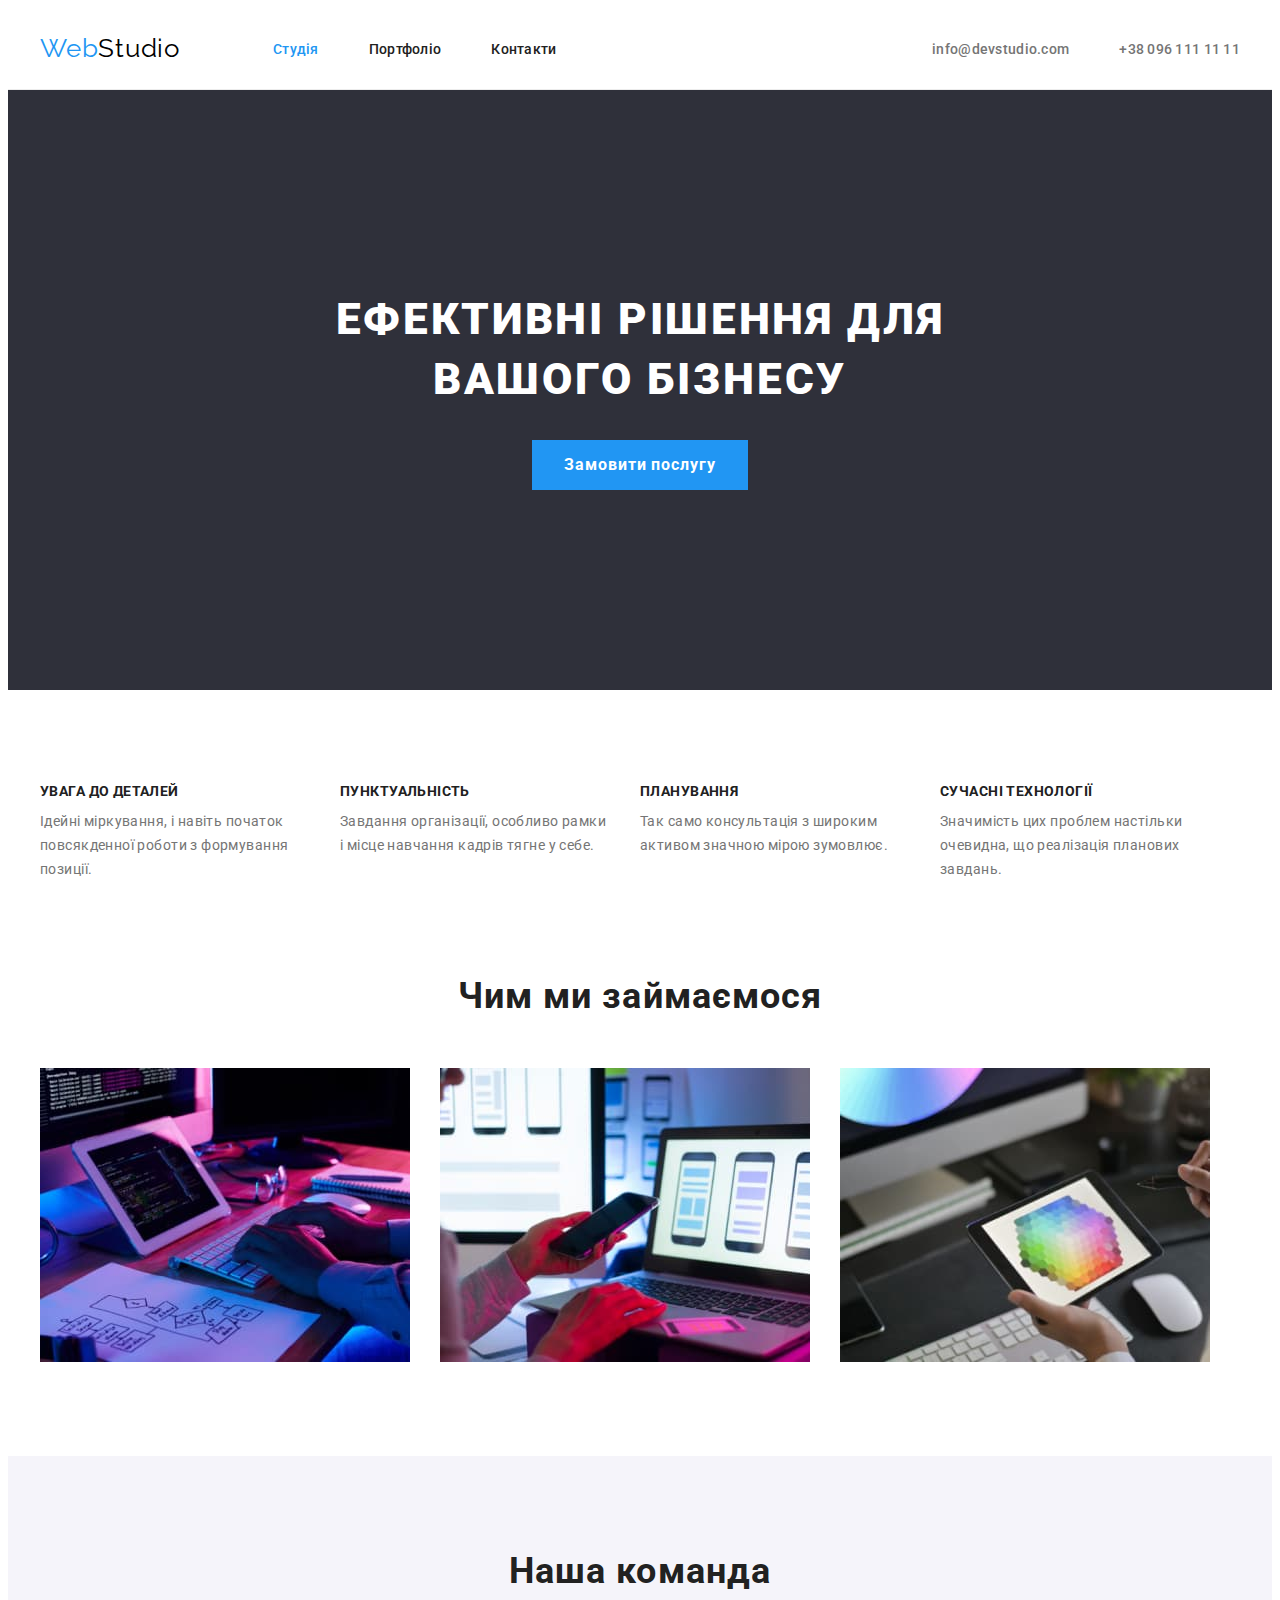
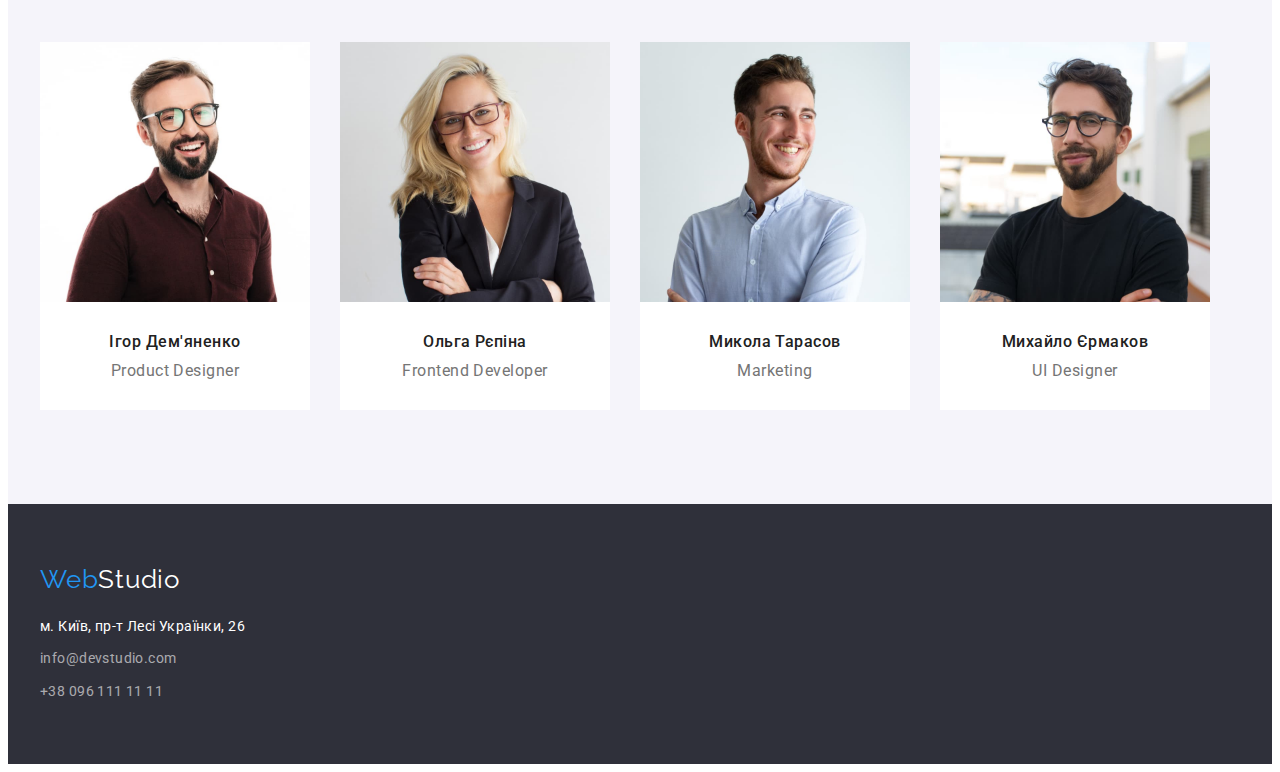
==== index.html @ fac03e5c "Initial commit" ====
<!DOCTYPE html>
<html lang="uk">
  <head>
    <meta charset="UTF-8" />
    <meta http-equiv="X-UA-Compatible" content="IE=edge" />
    <meta name="viewport" content="width=device-width, initial-scale=1.0" />
    <title>Студія</title>
    <link
      rel="stylesheet"
      href="https://cdnjs.cloudflare.com/ajax/libs/modern-normalize/1.1.0/modern-normalize.min.css"
      integrity="sha512-wpPYUAdjBVSE4KJnH1VR1HeZfpl1ub8YT/NKx4PuQ5NmX2tKuGu6U/JRp5y+Y8XG2tV+wKQpNHVUX03MfMFn9Q=="
      crossorigin="anonymous"
      referrerpolicy="no-referrer"
    />
    <link rel="stylesheet" href="./css/style.css" />
    <link rel="preconnect" href="https://fonts.googleapis.com" />
    <link rel="preconnect" href="https://fonts.gstatic.com" crossorigin />
    <link
      href="https://fonts.googleapis.com/css2?family=Raleway:wght@700&family=Roboto:wght@400;500;700;900&display=swap"
      rel="stylesheet"
    />
  </head>

  <body>
    <!-- header -->
    <header>
      <div class="container">
        <a class="logo-header" href="">Web<span class="header-studio">Studio</span></a>
        <nav>
          <ul class="list">
            <li><a href="" class="link current" target="_self">Студія</a></li>
            <li><a href="./portfolio.html" class="link">Портфоліо</a></li>
            <li><a href="" class="link">Контакти</a></li>
          </ul>
        </nav>

        <ul class="header-adress">
          <li><a href="mailto:info@devstudio.com" class="header-mail">info@devstudio.com</a></li>
          <li><a href="tel:+380961111111" class="header-phone">+38 096 111 11 11</a></li>
        </ul>
      </div>
    </header>
    <main>
      <section class="solution">
        <div class="container">
          <h1 class="solution-text">Ефективні рішення для вашого бізнесу</h1>
          <button class="button-studio" type="button">Замовити послугу</button>
        </div>
      </section>
      <section class="section">
        <div class="container">
          <ul class="benefits">
            <li>
              <h3 class="benefits-text">УВАГА ДО ДЕТАЛЕЙ</h3>
              <p class="benefits-subtext">
                Ідейні міркування, і навіть початок повсякденної роботи з формування позиції.
              </p>
            </li>
            <li>
              <h3 class="benefits-text">ПУНКТУАЛЬНІСТЬ</h3>
              <p class="benefits-subtext">
                Завдання організації, особливо рамки і місце навчання кадрів тягне у себе.
              </p>
            </li>
            <li>
              <h3 class="benefits-text">ПЛАНУВАННЯ</h3>
              <p class="benefits-subtext">
                Так само консультація з широким активом значною мірою зумовлює.
              </p>
            </li>
            <li>
              <h3 class="benefits-text">СУЧАСНІ ТЕХНОЛОГІЇ</h3>
              <p class="benefits-subtext">
                Значимість цих проблем настільки очевидна, що реалізація планових завдань.
              </p>
            </li>
          </ul>
        </div>
      </section>
      <section class="section about">
        <div class="container">
          <h2 class="text-section">Чим ми займаємося</h2>
          <ul class="about-pictures">
            <li><img src="./images/box-1.jpg" alt="верстка" width="370" height="294" /></li>
            <li><img src="./images/box-2.jpg" alt="оформлення" width="370" height="294" /></li>
            <li><img src="./images/box-3.jpg" alt="результат" width="370" height="294" /></li>
          </ul>
        </div>
      </section>
      <section class="team section">
        <div class="container">
          <h2 class="text-section">Наша команда</h2>
          <ul class="team-foto">
            <li>
              <img src="./images/foto-1.jpg" alt="Дизайнер" width="270" height="260" />
              <div class="hero-name-position">
                <h3 class="hero-name">Ігор Дем'яненко</h3>
                <p class="hero-position">Product Designer</p>
              </div>
            </li>
            <li>
              <img src="./images/foto-2.jpg" alt="Розробник" width="270" height="260" />
              <div class="hero-name-position">
                <h3 class="hero-name">Ольга Рєпіна</h3>
                <p class="hero-position">Frontend Developer</p>
              </div>
            </li>
            <li>
              <img src="./images/foto-3.jpg" alt="Маркетолог" width="270" height="260" />
              <div class="hero-name-position">
                <h3 class="hero-name">Микола Тарасов</h3>
                <p class="hero-position">Marketing</p>
              </div>
            </li>
            <li>
              <img src="./images/foto-4.jpg" alt="Дизайнер інтерфейсу" width="270" height="260" />
              <div class="hero-name-position">
                <h3 class="hero-name">Михайло Єрмаков</h3>
                <p class="hero-position">UI Designer</p>
              </div>
            </li>
          </ul>
        </div>
      </section>
    </main>
    <footer>
      <div class="container">
        <a class="logo-footer" href="">Web<span class="footer-studio">Studio</span></a>
        <address>
          <ul class="footer-adress">
            <li class="footer-adress-list">
              <a
                href="https://goo.gl/maps/3ANPrS1P89TsDABWA"
                class="map"
                target="_blank"
                rel="noopener noreferrer nofollow"
                >м. Київ, пр-т Лесі Українки, 26</a
              >
            </li>
            <li class="footer-adress-list">
              <a href="mailto:info@devstudio.com" class="footer-mail">info@devstudio.com</a>
            </li>
            <li class="footer-adress-list">
              <a href="tel:+380961111111" class="footer-phone">+38 096 111 11 11</a>
            </li>
          </ul>
        </address>
      </div>
    </footer>
  </body>
</html>
---- css/style.css ----
:root {
  --primery-color: #212121;
  --accent-color: #2196f3;
  --second-color: #757575;
  --backround-color: #f5f5f5;
  --logo-web-color: #000000;
  --background-btn: #f5f4fa;
  --text-btn-accent: #ffffff;
  --footer-adress-text: rgba(255, 255, 255, 0.6);
  --footer-backround-color: #2f303a;
}

/* ----------------------------body portfolio studio---------------------------------- */
body {
  font-family: 'Roboto', 'Raleway', sans-serif;
  color: var(--primery-color);
  /* width: 1600px;
  height: 1880px;
  background: #ffffff; */
}

p,
h1,
h2,
h3,
h4,
h5,
h6 {
  margin: 0px;
}

img {
  display: block;
  max-width: 100%;
  height: auto;
}

ul {
  margin: 0;
  padding-left: 0;
}

.button {
  cursor: pointer;
}

.section {
  padding: 94px 0px;
}

.container {
  width: 1200px;
  padding: 0px 15px;
  margin: 0px auto;
  /* border: 2px solid tomato; */
}

/*---------------------------- Header portfolio studio----------------------------- */
.container.container-header {
  /* border-bottom: 1px solid #ececec; */
}
header {
  border-bottom: 1px solid #ececec;
}
header .container {
  display: flex;
  align-items: center;
}
/* ---логотип--- */
.logo-header {
  padding: 25px 0;
  display: block;
}

.header-studio {
  color: var(--logo-web-color);
}

.logo-header {
  font-family: 'Raleway';
  font-size: 26px;
  line-height: 1.19;
  text-decoration: none;
  letter-spacing: 0.03em;
  color: var(--accent-color);
  margin-right: 93px;
}

/* ---сторінки сайту портфоліо--- */

.list {
  padding: 0;
  display: block;
  list-style-type: none;
  display: flex;
}

.link {
  padding: 32px 0;
  font-weight: 500;
  font-size: 14px;
  line-height: 1.14;
  letter-spacing: 0.02em;
  text-decoration: none;
  color: var(--primery-color);
}

.link:hover,
.link:focus {
  color: var(--accent-color);
}

.list .link.current {
  color: var(--accent-color);
}

/* ---контакти шапки--- */
.header-adress {
  /* padding: 32px 0; */
  list-style-type: none;
  display: flex;
  margin-left: auto;
}
.header-mail {
  margin-right: 50px;
}
.list > li:not(:last-child) {
  margin-right: 50px;
}
.header-mail,
.header-phone {
  padding: 32px 0;
  font-weight: 500;
  font-size: 14px;
  line-height: 1.14;
  letter-spacing: 0.02em;
  color: var(--second-color);
  text-decoration: none;
}

.header-phone:focus,
.header-phone:hover,
.header-mail:focus,
.header-mail:hover {
  color: var(--accent-color);
}

/*----------------------------- Main portfolio studio----------------------- */

/*---кнопки фільтра портфоліо--- */
.main-list-btn {
  margin-bottom: 50px;
  display: flex;
  justify-content: center;
}
.main-list-btn > li:nth-child(n + 2) {
  margin-left: 8px;
}

.button {
  font-family: inherit;
  /* font-style: normal; */
  font-weight: 500;
  font-size: 16px;
  line-height: 1.63;
  text-align: center;
  letter-spacing: 0.03em;
  background: var(--background-btn);
  color: var(--primery-color);
  border: none;
  padding: 6px 22px;
}

.button:hover,
.button:focus {
  color: var(--text-btn-accent);
  background: var(--accent-color);
  cursor: pointer;
  border-radius: 4px;
}

.main-link-btn {
  list-style-type: none;
}
/* Секція ефективні рішення стуія */
.solution {
  background-color: var(--footer-backround-color);
  padding: 200px 0;
}

.solution-text {
  font-weight: 900;
  font-size: 44px;
  line-height: 1.36;
  text-align: center;
  letter-spacing: 0.06em;
  text-transform: uppercase;
  color: var(--text-btn-accent);
  width: 696px;
  margin: 0 auto 30px;
}

/* ----кнопка студія----- */
.button-studio {
  display: block;
  font-family: inherit;
  font-weight: 700;
  font-size: 16px;
  line-height: 1.88;
  /* display: flex;
  align-items: center;
  text-align: center; */
  letter-spacing: 0.06em;
  color: #ffffff;
  background: #2196f3;
  margin: 0 auto;
  padding: 10px 32px;
  border: none;
}

.button-studio:hover,
.button-studio:focus {
  color: var(--accent-color);
  background: var(--text-btn-accent);
  cursor: pointer;
  border-radius: 4px;
}

/*---фото и текст портфоліо--- */
.main-list {
  list-style-type: none;
  display: flex;
  flex-wrap: wrap;
  justify-content: space-between;
  flex-basis: calc((100%-60px) / 3);
  row-gap: 30px;

  /* align-content: stretch; */
}
/* .main-list > li:nth-child(3n + 1) {
  margin-left: 0px;
} */
.main-link-title {
  /* margin: 20px 24px; */
  padding: 20px 24px;
  border: 1px solid #eeeeee;
}

.main-link.img {
  margin-right: 0;
}

/* .main-link{display: block;} */
.main-link-lead {
  font-weight: 700;
  font-size: 18px;
  line-height: 2;
  letter-spacing: 0.06em;
  margin-bottom: 4px;
}

.main-link-text {
  font-size: 16px;
  line-height: 1.88;
  letter-spacing: 0.03em;
  color: var(--second-color);
}

/* -------Студія------ */

/* ---переваги студія--- */
.benefits {
  list-style-type: none;
  display: flex;
}
.benefits > li:not(:first-child) {
  margin-left: 30px;
}
.benefits-text {
  font-weight: 700;
  font-size: 14px;
  line-height: 1.14;
  letter-spacing: 0.03em;
  margin-bottom: 10px;
}

.benefits-subtext {
  font-size: 14px;
  line-height: 1.71;
  letter-spacing: 0.03em;
  color: var(--second-color);
  max-width: 270px;
}

/* ----about studio--- */
.section.about {
  padding-top: 0;
}
.text-section {
  font-weight: 700;
  font-size: 36px;
  line-height: 1.17;
  letter-spacing: 0.03em;
  margin-bottom: 50px;
  text-align: center;
}

.about-pictures {
  list-style-type: none;
  display: flex;
}
.about-pictures > li:not(:first-child) {
  margin-left: 30px;
}
/* -----team studio-------- */
.text-section {
  margin-bottom: 50px;
}
.team {
  background-color: var(--background-btn);
}

.team-foto {
  list-style-type: none;
  display: flex;
}
.team-foto > li:not(:first-child) {
  margin-left: 30px;
}

.hero-name-position {
  padding-top: 30px;
  padding-bottom: 30px;
  background-color: var(--text-btn-accent);
}
.hero-name {
  font-weight: 500;
  font-size: 16px;
  line-height: 1.19;
  letter-spacing: 0.03em;
  /* margin-top: 30px; */
  margin-bottom: 10px;
  text-align: center;
}

.hero-position {
  font-size: 16px;
  line-height: 1.19;
  letter-spacing: 0.03em;
  color: var(--second-color);
  /* margin-bottom: 30px; */
  text-align: center;
}

/*------------------------- Footer portfolio studio-------------------------*/
.footer-studio {
  color: var(--text-btn-accent);
}
.logo-footer {
  /* padding: 25px 0; */
  display: block;
  font-family: 'Raleway';
  font-size: 26px;
  line-height: 1.19;
  text-decoration: none;
  letter-spacing: 0.03em;
  color: var(--accent-color);
  /* margin-right: 93px; */
  /* padding-top: 60px; */
}

footer {
  /* width: 1600px;
  height: 252px; */
  background: var(--footer-backround-color);
  margin: 0 auto;
  padding: 60px 0;
}

.footer-adress {
  list-style-type: none;
  margin-top: 20px;
}

.footer-adress-list:not(:last-child) {
  margin-bottom: 9px;
}

.footer-adress a {
  text-decoration: none;
  font-style: normal;
  font-size: 14px;
  line-height: 1.7;
  letter-spacing: 0.03em;
  color: var(--footer-adress-text);
}

.footer-adress .map {
  color: var(--text-btn-accent);
}

.map:hover,
.map:focus,
.footer-mail:hover,
.footer-mail:focus,
.footer-phone:hover,
.footer-phone:focus {
  color: var(--accent-color);
}
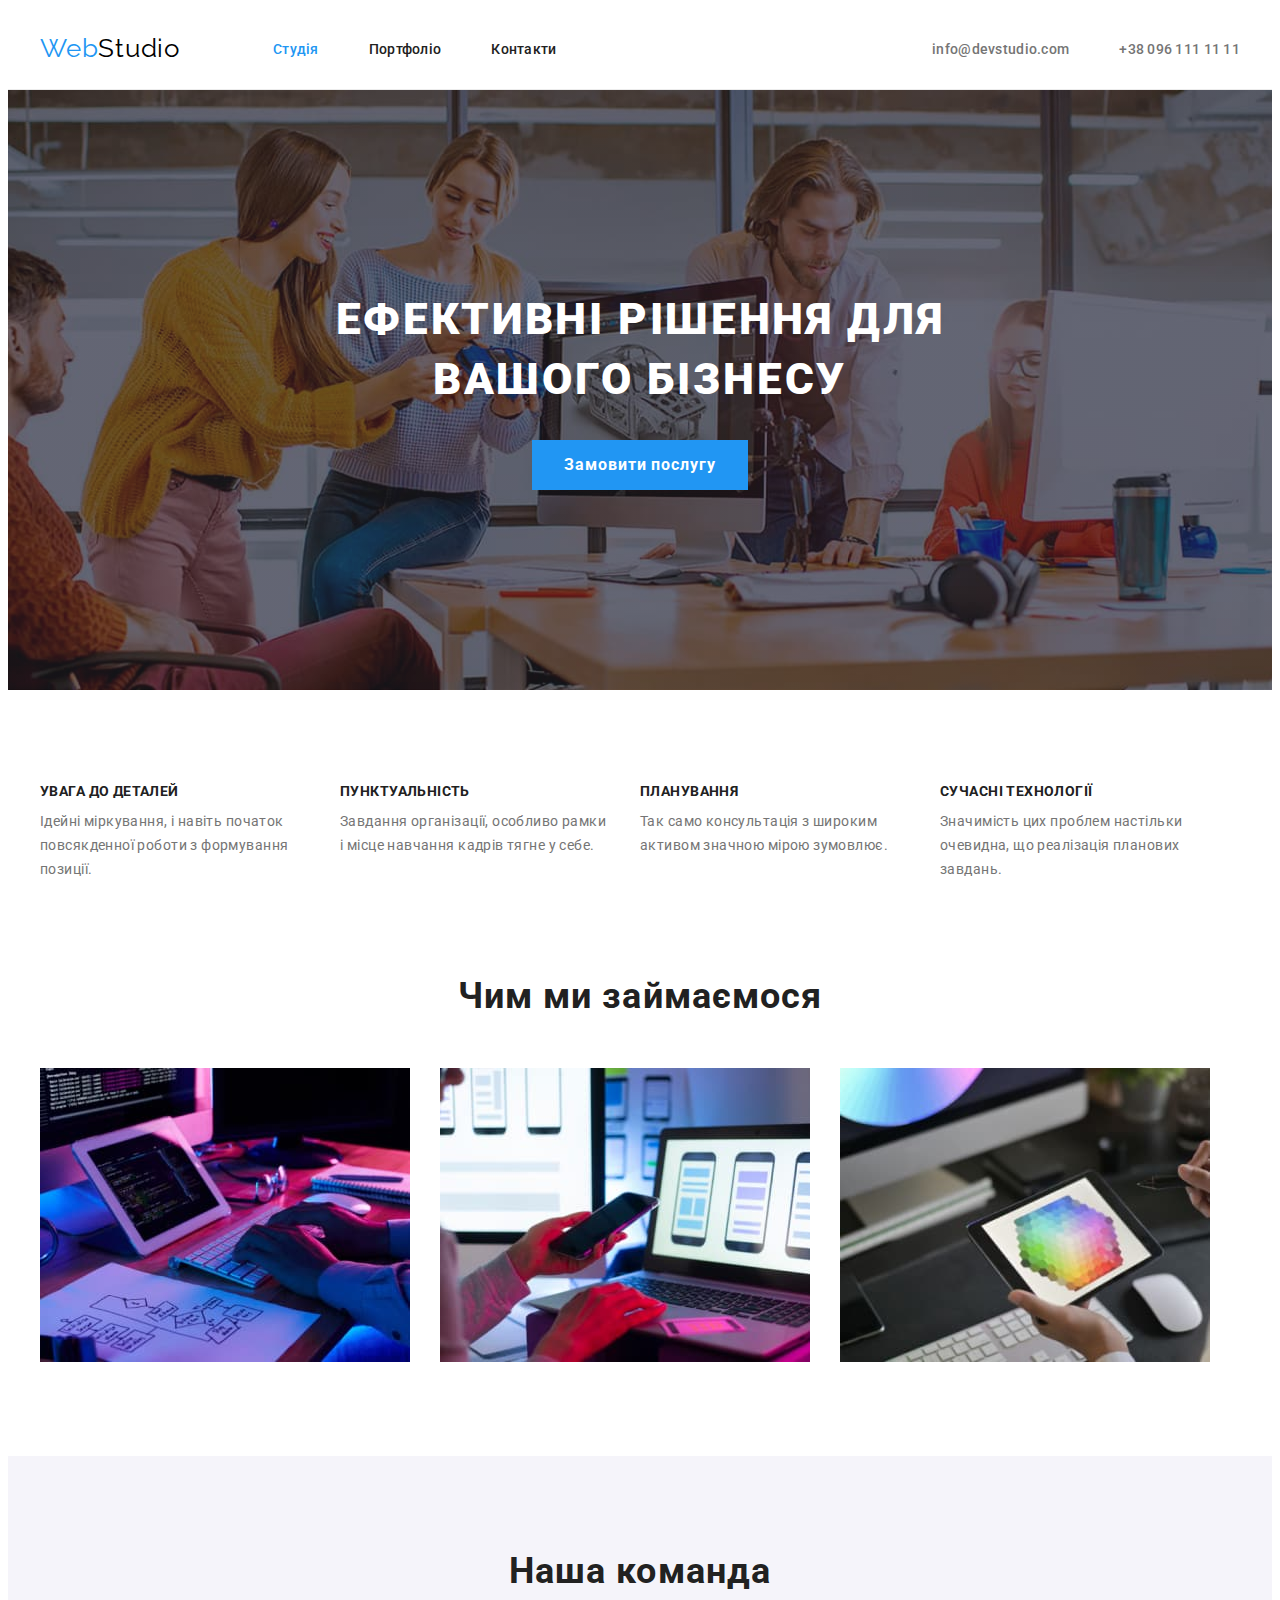
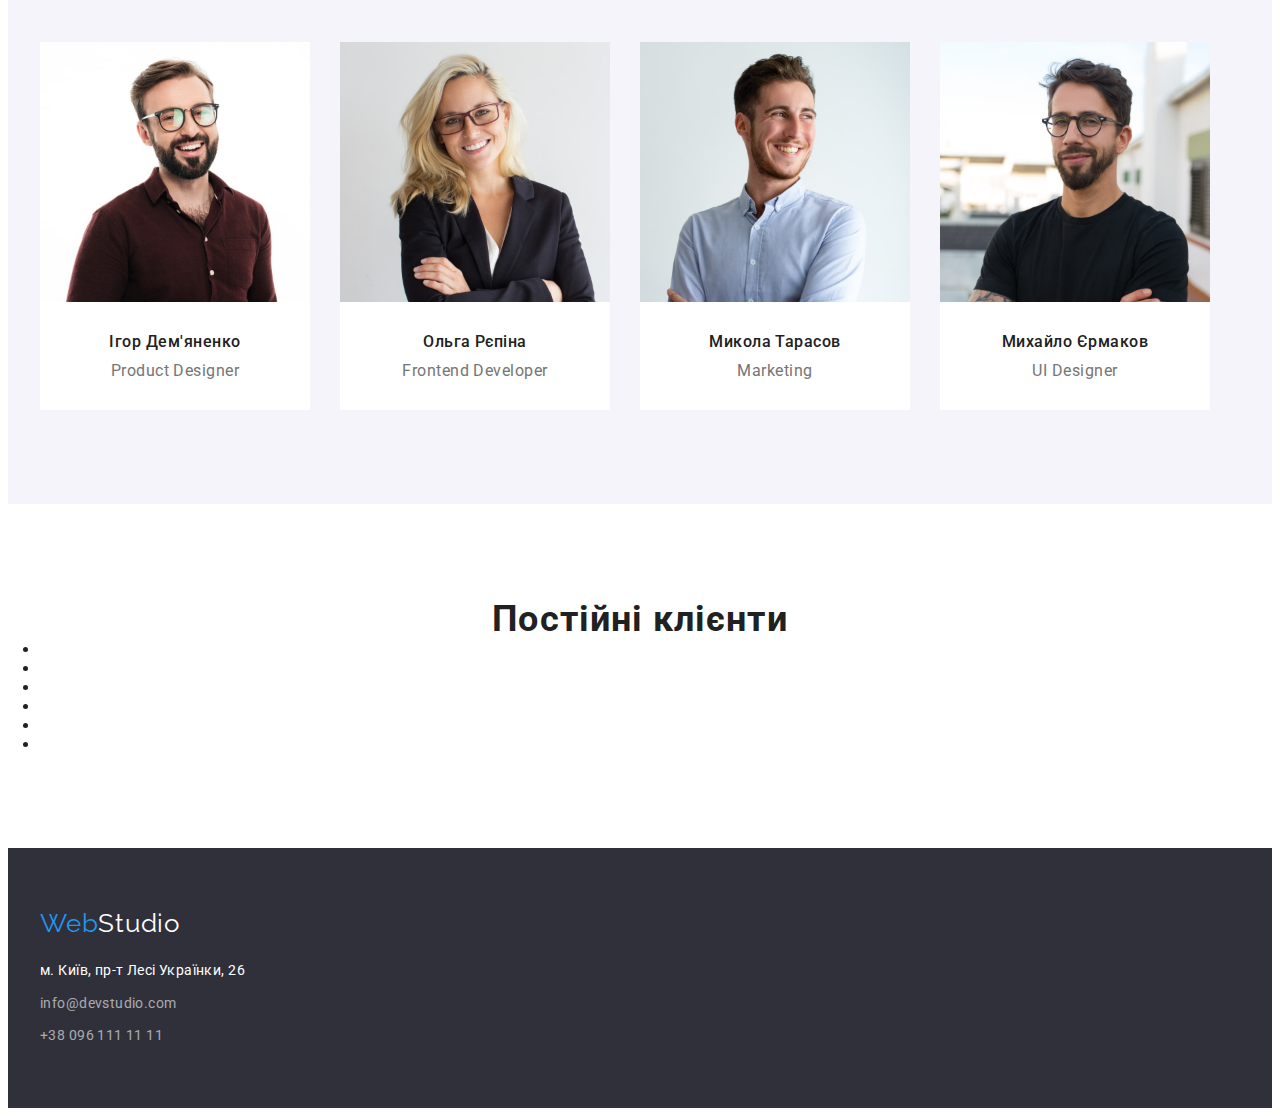
==== commit 57043169: "home work 4" ====
--- a/index.html
+++ b/index.html
@@ -122,6 +122,19 @@
           </ul>
         </div>
       </section>
+      <section class="section">
+        <div class="container">
+          <h2 class="regular-customers">Постійні клієнти</h2>
+          <ul>
+            <li><a href=""></a></li>
+            <li><a href=""></a></li>
+            <li><a href=""></a></li>
+            <li><a href=""></a></li>
+            <li><a href=""></a></li>
+            <li><a href=""></a></li>
+          </ul>
+        </div>
+      </section>
     </main>
     <footer>
       <div class="container">
--- a/css/style.css
+++ b/css/style.css
@@ -59,13 +59,16 @@
 .container.container-header {
   /* border-bottom: 1px solid #ececec; */
 }
+
 header {
   border-bottom: 1px solid #ececec;
 }
+
 header .container {
   display: flex;
   align-items: center;
 }
+
 /* ---логотип--- */
 .logo-header {
   padding: 25px 0;
@@ -121,12 +124,15 @@
   display: flex;
   margin-left: auto;
 }
+
 .header-mail {
   margin-right: 50px;
 }
-.list > li:not(:last-child) {
+
+.list>li:not(:last-child) {
   margin-right: 50px;
 }
+
 .header-mail,
 .header-phone {
   padding: 32px 0;
@@ -153,7 +159,8 @@
   display: flex;
   justify-content: center;
 }
-.main-list-btn > li:nth-child(n + 2) {
+
+.main-list-btn>li:nth-child(n + 2) {
   margin-left: 8px;
 }
 
@@ -182,8 +189,13 @@
 .main-link-btn {
   list-style-type: none;
 }
+
 /* Секція ефективні рішення стуія */
 .solution {
+  background-image: linear-gradient(rgba(47, 48, 58, 0.4), rgba(47, 48, 58, 0.4)), url(../images/effect-solution.jpg);
+  background-repeat: no-repeat;
+  background-position: center;
+  background-size: cover;
   background-color: var(--footer-backround-color);
   padding: 200px 0;
 }
@@ -237,6 +249,7 @@
 
   /* align-content: stretch; */
 }
+
 /* .main-list > li:nth-child(3n + 1) {
   margin-left: 0px;
 } */
@@ -273,9 +286,11 @@
   list-style-type: none;
   display: flex;
 }
-.benefits > li:not(:first-child) {
+
+.benefits>li:not(:first-child) {
   margin-left: 30px;
 }
+
 .benefits-text {
   font-weight: 700;
   font-size: 14px;
@@ -296,6 +311,7 @@
 .section.about {
   padding-top: 0;
 }
+
 .text-section {
   font-weight: 700;
   font-size: 36px;
@@ -309,13 +325,16 @@
   list-style-type: none;
   display: flex;
 }
-.about-pictures > li:not(:first-child) {
+
+.about-pictures>li:not(:first-child) {
   margin-left: 30px;
 }
+
 /* -----team studio-------- */
 .text-section {
   margin-bottom: 50px;
 }
+
 .team {
   background-color: var(--background-btn);
 }
@@ -324,7 +343,8 @@
   list-style-type: none;
   display: flex;
 }
-.team-foto > li:not(:first-child) {
+
+.team-foto>li:not(:first-child) {
   margin-left: 30px;
 }
 
@@ -333,6 +353,7 @@
   padding-bottom: 30px;
   background-color: var(--text-btn-accent);
 }
+
 .hero-name {
   font-weight: 500;
   font-size: 16px;
@@ -351,11 +372,20 @@
   /* margin-bottom: 30px; */
   text-align: center;
 }
-
+/*---- Постійні клієнти studio ----*/
+.regular-customers{
+    font-weight: 700;
+    font-size: 36px;
+    line-height: 1.17;
+    text-align: center;
+    letter-spacing: 0.03em;
+  color: var(--primery-color);
+}
 /*------------------------- Footer portfolio studio-------------------------*/
 .footer-studio {
   color: var(--text-btn-accent);
 }
+
 .logo-footer {
   /* padding: 25px 0; */
   display: block;
@@ -406,4 +436,4 @@
 .footer-phone:hover,
 .footer-phone:focus {
   color: var(--accent-color);
-}
+}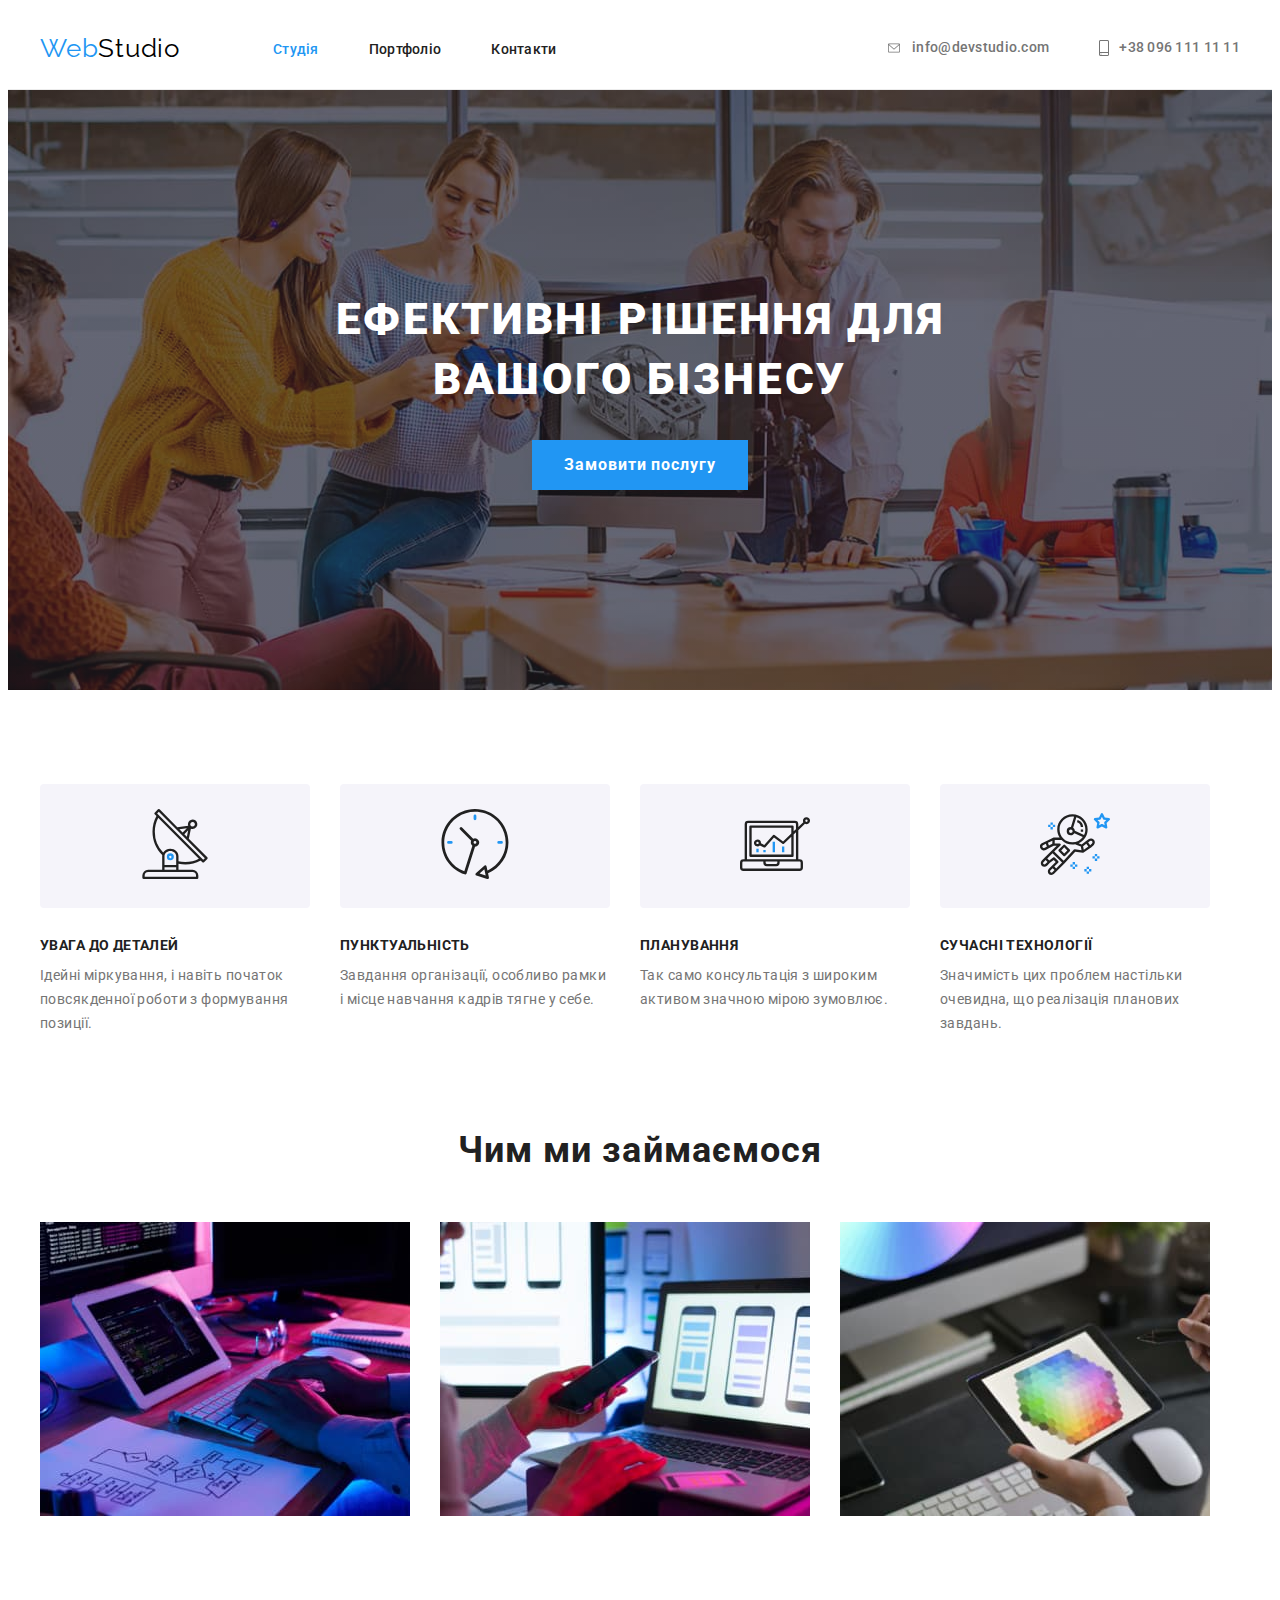
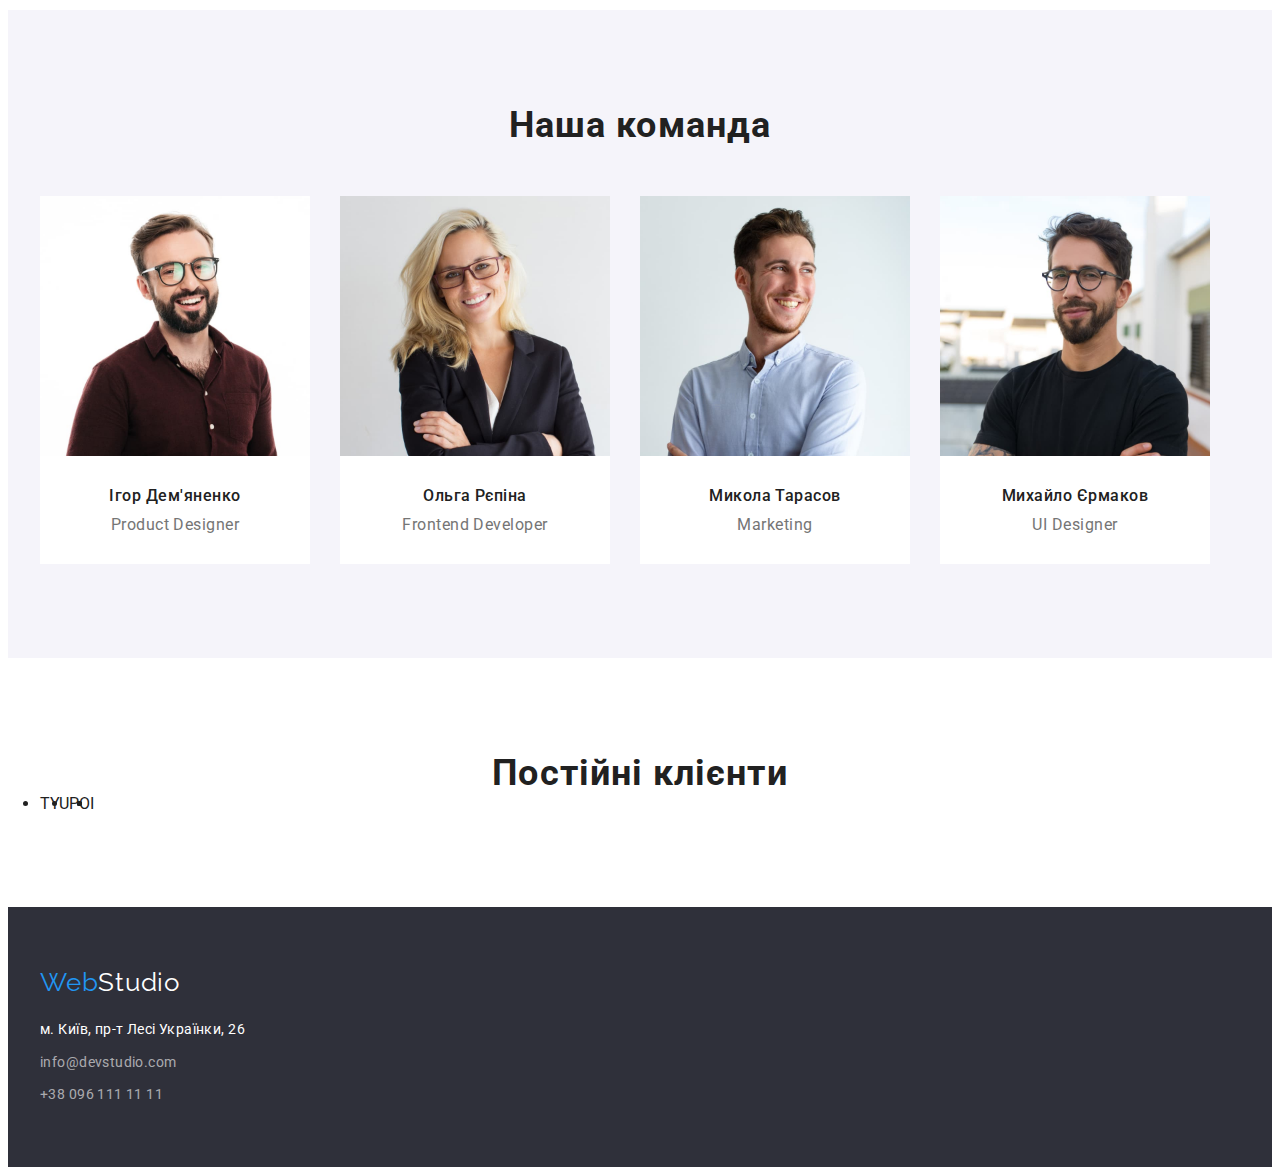
==== commit bc6360ef: "studio icons" ====
--- a/index.html
+++ b/index.html
@@ -35,8 +35,22 @@
         </nav>
 
         <ul class="header-adress">
-          <li><a href="mailto:info@devstudio.com" class="header-mail">info@devstudio.com</a></li>
-          <li><a href="tel:+380961111111" class="header-phone">+38 096 111 11 11</a></li>
+          <li>
+            <a href="mailto:info@devstudio.com" class="header-mail">
+              <svg width="16" height="12" class="header-mail-icon">
+                <use href="./images/icons.svg#icon-envelope"></use>
+              </svg>
+              info@devstudio.com</a
+            >
+          </li>
+          <li>
+            <a href="tel:+380961111111" class="header-phone"
+              ><svg width="10" height="16" class="header-phone-icon">
+                <use href="./images/icons.svg#icon-smartphone"></use>
+              </svg>
+              +38 096 111 11 11</a
+            >
+          </li>
         </ul>
       </div>
     </header>
@@ -51,24 +65,45 @@
         <div class="container">
           <ul class="benefits">
             <li>
+              <div class="benefits-icon">
+                <svg width="70" height="70" class="benefits-icon-item">
+                  <use href="./images/icons.svg#icon-antenna"></use>
+                </svg>
+              </div>
               <h3 class="benefits-text">УВАГА ДО ДЕТАЛЕЙ</h3>
               <p class="benefits-subtext">
                 Ідейні міркування, і навіть початок повсякденної роботи з формування позиції.
               </p>
             </li>
             <li>
+              <div class="benefits-icon">
+                <svg width="70" height="70" class="benefits-icon-item">
+                  <use href="./images/icons.svg#icon-clock"></use>
+                </svg>
+              </div>
               <h3 class="benefits-text">ПУНКТУАЛЬНІСТЬ</h3>
               <p class="benefits-subtext">
                 Завдання організації, особливо рамки і місце навчання кадрів тягне у себе.
               </p>
             </li>
+
             <li>
+              <div class="benefits-icon">
+                <svg width="70" height="70" class="benefits-icon-item">
+                  <use href="./images/icons.svg#icon-diagram"></use>
+                </svg>
+              </div>
               <h3 class="benefits-text">ПЛАНУВАННЯ</h3>
               <p class="benefits-subtext">
                 Так само консультація з широким активом значною мірою зумовлює.
               </p>
             </li>
             <li>
+              <div class="benefits-icon">
+                <svg width="70" height="70" class="benefits-icon-item">
+                  <use href="./images/icons.svg#icon-astronaut"></use>
+                </svg>
+              </div>
               <h3 class="benefits-text">СУЧАСНІ ТЕХНОЛОГІЇ</h3>
               <p class="benefits-subtext">
                 Значимість цих проблем настільки очевидна, що реалізація планових завдань.
@@ -124,14 +159,14 @@
       </section>
       <section class="section">
         <div class="container">
-          <h2 class="regular-customers">Постійні клієнти</h2>
-          <ul>
-            <li><a href=""></a></li>
-            <li><a href=""></a></li>
-            <li><a href=""></a></li>
-            <li><a href=""></a></li>
-            <li><a href=""></a></li>
-            <li><a href=""></a></li>
+          <h2 class="regular-clients">Постійні клієнти</h2>
+          <ul class="clients">
+            <li class="clients-icons">TYU<a href=""></a></li>
+            <li class="clients-icons">POI<a href=""></a></li>
+            <li class="clients-icons"><a href=""></a></li>
+            <li class="clients-icons"><a href=""></a></li>
+            <li class="clients-icons"><a href=""></a></li>
+            <li class="clients-icons"><a href=""></a></li>
           </ul>
         </div>
       </section>
--- a/css/style.css
+++ b/css/style.css
@@ -56,9 +56,9 @@
 }
 
 /*---------------------------- Header portfolio studio----------------------------- */
-.container.container-header {
-  /* border-bottom: 1px solid #ececec; */
-}
+/* .container.container-header {
+  border-bottom: 1px solid #ececec;
+} */
 
 header {
   border-bottom: 1px solid #ececec;
@@ -123,11 +123,21 @@
   list-style-type: none;
   display: flex;
   margin-left: auto;
+  
 }
 
 .header-mail {
+  display: flex;
   margin-right: 50px;
-}
+  align-items: center;
+}
+
+
+/* .header-mail-icon{
+  margin:0;
+  padding: 0;
+  
+} */
 
 .list>li:not(:last-child) {
   margin-right: 50px;
@@ -142,13 +152,25 @@
   letter-spacing: 0.02em;
   color: var(--second-color);
   text-decoration: none;
-}
+  fill:var(--second-color);
+
+  align-items: center;
+}
+
+.header-mail-icon{
+  margin-right: 10px;  
+}
+.header-phone{display: flex;
+align-items: center;}
+
+.header-phone-icon{margin-right: 10px;}
 
 .header-phone:focus,
 .header-phone:hover,
 .header-mail:focus,
 .header-mail:hover {
   color: var(--accent-color);
+  fill: currentColor;
 }
 
 /*----------------------------- Main portfolio studio----------------------- */
@@ -291,6 +313,15 @@
   margin-left: 30px;
 }
 
+.benefits-icon{
+  margin-bottom: 30px;
+  padding: 25px 100px;
+  max-width: 270px;
+  background: var(--background-btn);
+    border-radius: 4px;
+}
+/* .benefits-icon-item{} */
+
 .benefits-text {
   font-weight: 700;
   font-size: 14px;
@@ -373,13 +404,24 @@
   text-align: center;
 }
 /*---- Постійні клієнти studio ----*/
-.regular-customers{
+.regular-clients{
     font-weight: 700;
     font-size: 36px;
     line-height: 1.17;
     text-align: center;
     letter-spacing: 0.03em;
   color: var(--primery-color);
+}
+.clients{
+  /* display:block; */
+display: flex;
+  /* list-style-type: none; */
+  /* display: inline-block; */
+  
+}
+.client-icons{
+  border: #2196f3;
+
 }
 /*------------------------- Footer portfolio studio-------------------------*/
 .footer-studio {
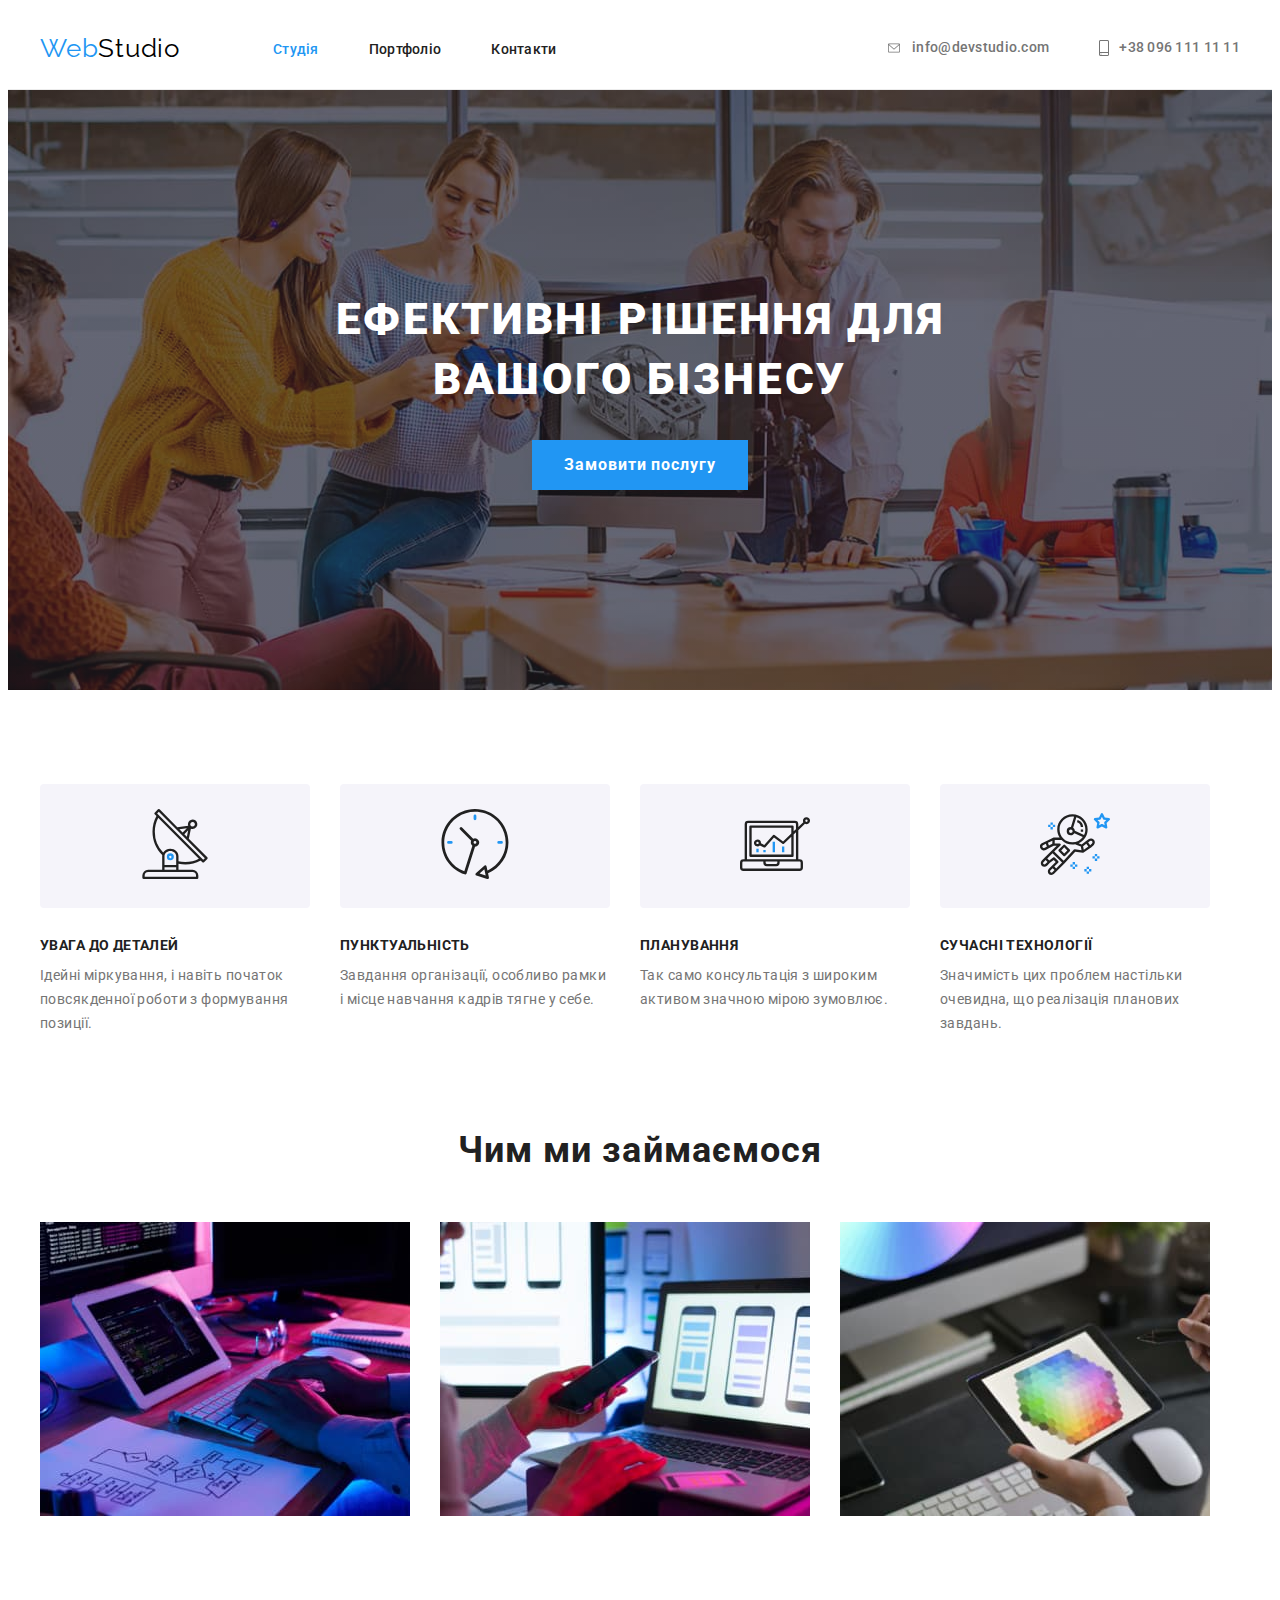
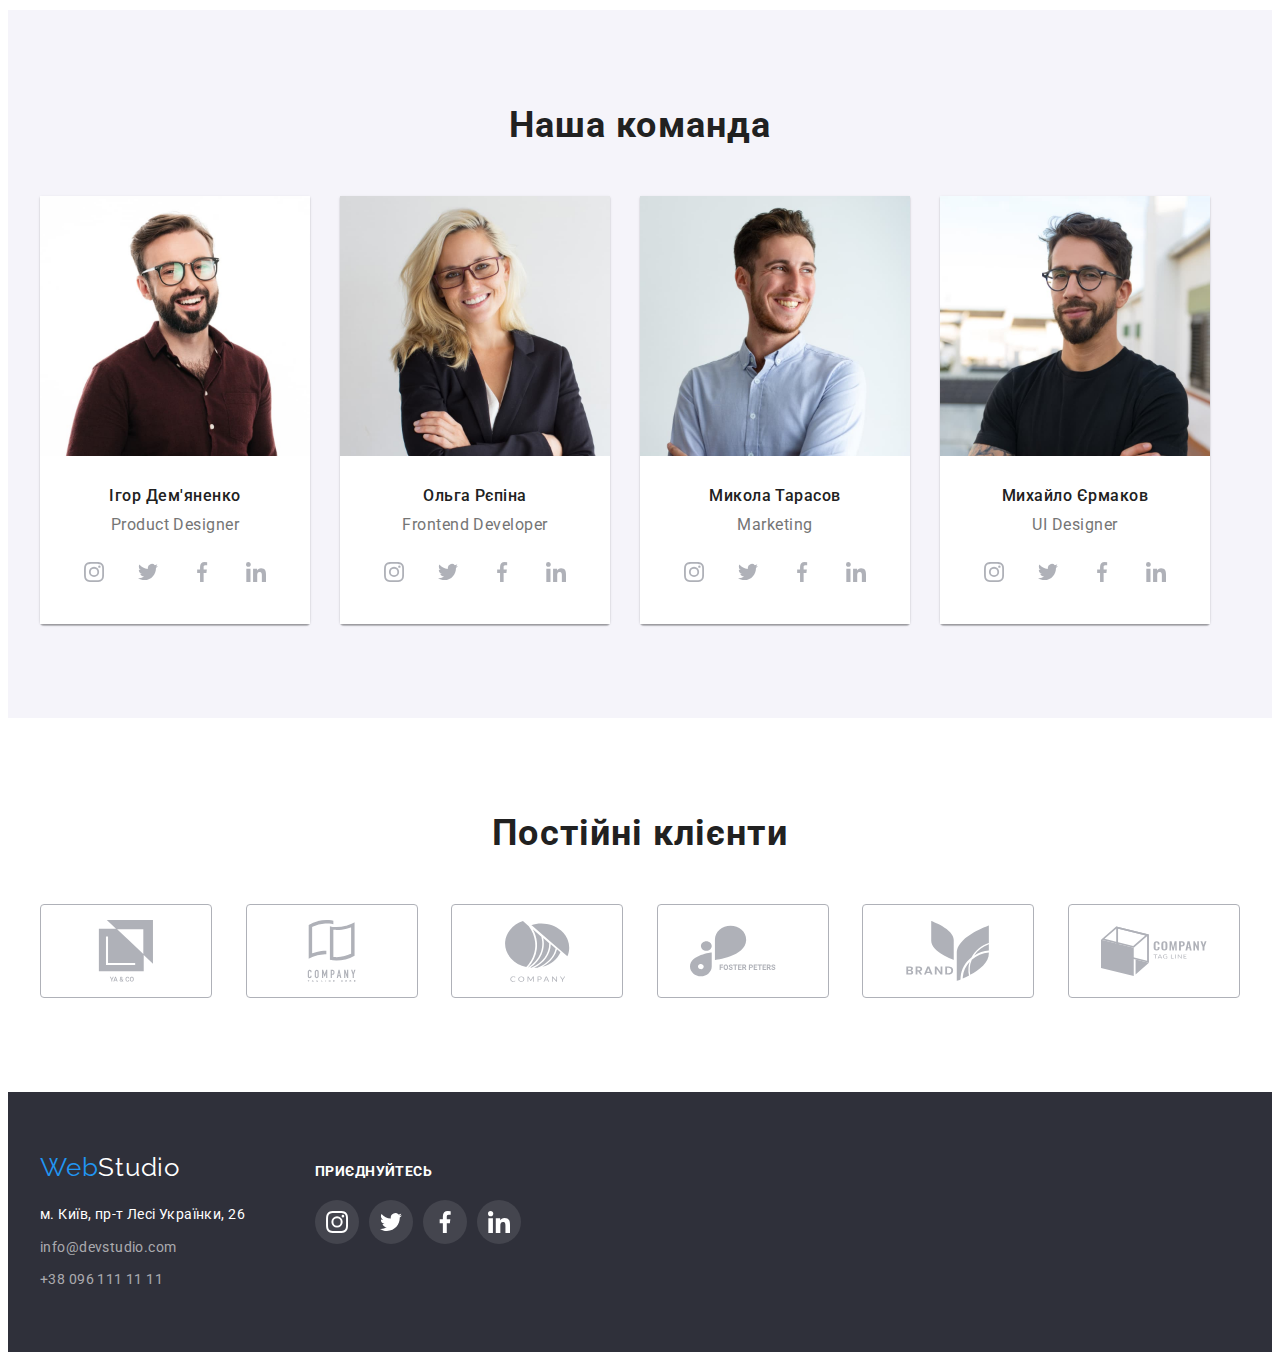
==== commit 512f623c: "final result" ====
--- a/index.html
+++ b/index.html
@@ -131,6 +131,32 @@
               <div class="hero-name-position">
                 <h3 class="hero-name">Ігор Дем'яненко</h3>
                 <p class="hero-position">Product Designer</p>
+                <ul class="hero-adress">
+                  <li class="hero-adress-link">
+                    <a href="#" class="social-netw"
+                      ><svg width="20" height="20" class="soc-netw-item">
+                        <use href="./images/icons.svg#icon-instagram"></use></svg
+                    ></a>
+                  </li>
+                  <li class="hero-adress-link">
+                    <a href="#" class="social-netw"
+                      ><svg width="20" height="20" class="soc-netw-item">
+                        <use href="./images/icons.svg#icon-twitter"></use></svg
+                    ></a>
+                  </li>
+                  <li class="hero-adress-link">
+                    <a href="#" class="social-netw"
+                      ><svg width="20" height="20" class="soc-netw-item">
+                        <use href="./images/icons.svg#icon-facebook"></use></svg
+                    ></a>
+                  </li>
+                  <li class="hero-adress-link">
+                    <a href="#" class="social-netw"
+                      ><svg width="20" height="20" class="soc-netw-item">
+                        <use href="./images/icons.svg#icon-linkedin"></use></svg
+                    ></a>
+                  </li>
+                </ul>
               </div>
             </li>
             <li>
@@ -138,6 +164,32 @@
               <div class="hero-name-position">
                 <h3 class="hero-name">Ольга Рєпіна</h3>
                 <p class="hero-position">Frontend Developer</p>
+                <ul class="hero-adress">
+                  <li class="hero-adress-link">
+                    <a href="#" class="social-netw"
+                      ><svg width="20" height="20" class="soc-netw-item">
+                        <use href="./images/icons.svg#icon-instagram"></use></svg
+                    ></a>
+                  </li>
+                  <li class="hero-adress-link">
+                    <a href="#" class="social-netw"
+                      ><svg width="20" height="20" class="soc-netw-item">
+                        <use href="./images/icons.svg#icon-twitter"></use></svg
+                    ></a>
+                  </li>
+                  <li class="hero-adress-link">
+                    <a href="#" class="social-netw"
+                      ><svg width="20" height="20" class="soc-netw-item">
+                        <use href="./images/icons.svg#icon-facebook"></use></svg
+                    ></a>
+                  </li>
+                  <li class="hero-adress-link">
+                    <a href="#" class="social-netw"
+                      ><svg width="20" height="20" class="soc-netw-item">
+                        <use href="./images/icons.svg#icon-linkedin"></use></svg
+                    ></a>
+                  </li>
+                </ul>
               </div>
             </li>
             <li>
@@ -145,6 +197,32 @@
               <div class="hero-name-position">
                 <h3 class="hero-name">Микола Тарасов</h3>
                 <p class="hero-position">Marketing</p>
+                <ul class="hero-adress">
+                  <li class="hero-adress-link">
+                    <a href="#" class="social-netw"
+                      ><svg width="20" height="20" class="soc-netw-item">
+                        <use href="./images/icons.svg#icon-instagram"></use></svg
+                    ></a>
+                  </li>
+                  <li class="hero-adress-link">
+                    <a href="#" class="social-netw"
+                      ><svg width="20" height="20" class="soc-netw-item">
+                        <use href="./images/icons.svg#icon-twitter"></use></svg
+                    ></a>
+                  </li>
+                  <li class="hero-adress-link">
+                    <a href="#" class="social-netw"
+                      ><svg width="20" height="20" class="soc-netw-item">
+                        <use href="./images/icons.svg#icon-facebook"></use></svg
+                    ></a>
+                  </li>
+                  <li class="hero-adress-link">
+                    <a href="#" class="social-netw"
+                      ><svg width="20" height="20" class="soc-netw-item">
+                        <use href="./images/icons.svg#icon-linkedin"></use></svg
+                    ></a>
+                  </li>
+                </ul>
               </div>
             </li>
             <li>
@@ -152,6 +230,32 @@
               <div class="hero-name-position">
                 <h3 class="hero-name">Михайло Єрмаков</h3>
                 <p class="hero-position">UI Designer</p>
+                <ul class="hero-adress">
+                  <li class="hero-adress-link">
+                    <a href="#" class="social-netw"
+                      ><svg width="20" height="20" class="soc-netw-item">
+                        <use href="./images/icons.svg#icon-instagram"></use></svg
+                    ></a>
+                  </li>
+                  <li class="hero-adress-link">
+                    <a href="#" class="social-netw"
+                      ><svg width="20" height="20" class="soc-netw-item">
+                        <use href="./images/icons.svg#icon-twitter"></use></svg
+                    ></a>
+                  </li>
+                  <li class="hero-adress-link">
+                    <a href="#" class="social-netw"
+                      ><svg width="20" height="20" class="soc-netw-item">
+                        <use href="./images/icons.svg#icon-facebook"></use></svg
+                    ></a>
+                  </li>
+                  <li class="hero-adress-link">
+                    <a href="#" class="social-netw"
+                      ><svg width="20" height="20" class="soc-netw-item">
+                        <use href="./images/icons.svg#icon-linkedin"></use></svg
+                    ></a>
+                  </li>
+                </ul>
               </div>
             </li>
           </ul>
@@ -161,38 +265,101 @@
         <div class="container">
           <h2 class="regular-clients">Постійні клієнти</h2>
           <ul class="clients">
-            <li class="clients-icons">TYU<a href=""></a></li>
-            <li class="clients-icons">POI<a href=""></a></li>
-            <li class="clients-icons"><a href=""></a></li>
-            <li class="clients-icons"><a href=""></a></li>
-            <li class="clients-icons"><a href=""></a></li>
-            <li class="clients-icons"><a href=""></a></li>
+            <li class="clients-icons">
+              <a href="#" class="clients-icons-view"
+                ><svg width="106" height="62" class="client-view">
+                  <use href="./images/icons.svg#icon-group"></use></svg
+              ></a>
+            </li>
+            <li class="clients-icons">
+              <a href="#" class="clients-icons-view"
+                ><svg width="106" height="62" class="client-view">
+                  <use href="./images/icons.svg#icon-group-1"></use></svg
+              ></a>
+            </li>
+            <li class="clients-icons">
+              <a href="#" class="clients-icons-view"
+                ><svg width="106" height="62" class="client-view">
+                  <use href="./images/icons.svg#icon-group-2"></use></svg
+              ></a>
+            </li>
+            <li class="clients-icons">
+              <a href="#" class="clients-icons-view"
+                ><svg width="106" height="62" class="client-view">
+                  <use href="./images/icons.svg#icon-group-3"></use></svg
+              ></a>
+            </li>
+            <li class="clients-icons">
+              <a href="#" class="clients-icons-view"
+                ><svg width="106" height="62" class="client-view">
+                  <use href="./images/icons.svg#icon-group-4"></use></svg
+              ></a>
+            </li>
+            <li class="clients-icons">
+              <a href="#" class="clients-icons-view"
+                ><svg width="106" height="62" class="client-view">
+                  <use href="./images/icons.svg#icon-group-5"></use></svg
+              ></a>
+            </li>
           </ul>
         </div>
       </section>
     </main>
     <footer>
-      <div class="container">
-        <a class="logo-footer" href="">Web<span class="footer-studio">Studio</span></a>
-        <address>
-          <ul class="footer-adress">
-            <li class="footer-adress-list">
-              <a
-                href="https://goo.gl/maps/3ANPrS1P89TsDABWA"
-                class="map"
-                target="_blank"
-                rel="noopener noreferrer nofollow"
-                >м. Київ, пр-т Лесі Українки, 26</a
-              >
-            </li>
-            <li class="footer-adress-list">
-              <a href="mailto:info@devstudio.com" class="footer-mail">info@devstudio.com</a>
-            </li>
-            <li class="footer-adress-list">
-              <a href="tel:+380961111111" class="footer-phone">+38 096 111 11 11</a>
-            </li>
-          </ul>
-        </address>
+      <div class="container footer-cont">
+        <div class="experiment">
+          <a class="logo-footer" href="">Web<span class="footer-studio">Studio</span></a>
+
+          <address>
+            <ul class="footer-adress">
+              <li class="footer-adress-list">
+                <a
+                  href="https://goo.gl/maps/3ANPrS1P89TsDABWA"
+                  class="map"
+                  target="_blank"
+                  rel="noopener noreferrer nofollow"
+                  >м. Київ, пр-т Лесі Українки, 26</a
+                >
+              </li>
+              <li class="footer-adress-list">
+                <a href="mailto:info@devstudio.com" class="footer-mail">info@devstudio.com</a>
+              </li>
+              <li class="footer-adress-list">
+                <a href="tel:+380961111111" class="footer-phone">+38 096 111 11 11</a>
+              </li>
+            </ul>
+          </address>
+        </div>
+
+        <div class="footer-social">
+          <h3 class="footer-invite-text">Приєднуйтесь</h3>
+          <ul class="footer-invite">
+            <li class="footer-invite-link">
+              <a href="#" class="footer-invite-item"
+                ><svg width="22" height="22" class="footer-invite-icon">
+                  <use href="./images/icons.svg#icon-instagram"></use></svg
+              ></a>
+            </li>
+            <li class="footer-invite-link">
+              <a href="#" class="footer-invite-item"
+                ><svg width="22" height="22" class="footer-invite-icon">
+                  <use href="./images/icons.svg#icon-twitter"></use></svg
+              ></a>
+            </li>
+            <li class="footer-invite-link">
+              <a href="#" class="footer-invite-item"
+                ><svg width="22" height="22" class="footer-invite-icon">
+                  <use href="./images/icons.svg#icon-facebook"></use></svg
+              ></a>
+            </li>
+            <li class="footer-invite-link">
+              <a href="#" class="footer-invite-item"
+                ><svg width="22" height="22" class="footer-invite-icon">
+                  <use href="./images/icons.svg#icon-linkedin"></use></svg
+              ></a>
+            </li>
+          </ul>
+        </div>
       </div>
     </footer>
   </body>
--- a/css/style.css
+++ b/css/style.css
@@ -8,6 +8,7 @@
   --text-btn-accent: #ffffff;
   --footer-adress-text: rgba(255, 255, 255, 0.6);
   --footer-backround-color: #2f303a;
+  --icon-color:#AFB1B8;
 }
 
 /* ----------------------------body portfolio studio---------------------------------- */
@@ -206,18 +207,25 @@
   background: var(--accent-color);
   cursor: pointer;
   border-radius: 4px;
+  box-shadow: 0px 3px 1px rgba(0, 0, 0, 0.1), 0px 1px 2px rgba(0, 0, 0, 0.08), 0px 2px 2px rgba(0, 0, 0, 0.12);
+    /* border-radius: 4px; */
 }
 
 .main-link-btn {
   list-style-type: none;
 }
+.main-link:hover{
+  background: #FFFFFF;
+  border: 1px solid #EEEEEE;
+  box-shadow: 0px 1px 1px rgba(0, 0, 0, 0.12), 0px 4px 4px rgba(0, 0, 0, 0.06), 1px 4px 6px rgba(0, 0, 0, 0.16);}
 
 /* Секція ефективні рішення стуія */
 .solution {
   background-image: linear-gradient(rgba(47, 48, 58, 0.4), rgba(47, 48, 58, 0.4)), url(../images/effect-solution.jpg);
+  background-size: 1600px;
   background-repeat: no-repeat;
   background-position: center;
-  background-size: cover;
+  /* background-size: cover; */
   background-color: var(--footer-backround-color);
   padding: 200px 0;
 }
@@ -374,6 +382,10 @@
   list-style-type: none;
   display: flex;
 }
+.team-foto>li{
+  box-shadow: 0px 1px 3px rgba(0, 0, 0, 0.12), 0px 1px 1px rgba(0, 0, 0, 0.14), 0px 2px 1px rgba(0, 0, 0, 0.2);
+    border-radius: 0px 0px 4px 4px;
+}
 
 .team-foto>li:not(:first-child) {
   margin-left: 30px;
@@ -400,9 +412,48 @@
   line-height: 1.19;
   letter-spacing: 0.03em;
   color: var(--second-color);
-  /* margin-bottom: 30px; */
+  margin-bottom: 16px;
   text-align: center;
 }
+.hero-adress{display: flex;
+  list-style-type: none;
+  justify-content: center;
+  align-items: center;
+}
+.hero-adress-link{
+  width: 44px;
+  height: 44px;
+  border-radius: 50%;
+  /* background-color: #2196f3; */ 
+}
+
+.soc-netw-item{
+  fill: var(--icon-color);
+}
+.social-netw:hover .soc-netw-item{
+  fill: var(--text-btn-accent);
+}
+.social-netw:focus .soc-netw-item{
+  fill: var(--text-btn-accent);
+  }
+  .social-netw:focus{background-color: var(--accent-color);}
+
+.hero-adress-link:hover,
+.hero-adress-link:focus{
+  background-color: var(--accent-color);
+}
+
+.hero-adress-link:not(:first-child)
+{margin-left: 10px;}
+
+.social-netw{
+  width: 100%;
+  height: 100%;
+  display: flex;
+  justify-content: center;
+  align-items: center;
+}
+
 /*---- Постійні клієнти studio ----*/
 .regular-clients{
     font-weight: 700;
@@ -411,18 +462,43 @@
     text-align: center;
     letter-spacing: 0.03em;
   color: var(--primery-color);
-}
-.clients{
-  /* display:block; */
+  margin-bottom: 50px;
+}
+.clients{ 
+ list-style-type: none; 
 display: flex;
-  /* list-style-type: none; */
-  /* display: inline-block; */
-  
-}
-.client-icons{
-  border: #2196f3;
-
-}
+list-style-type: none;
+justify-content: space-between;
+align-items: center;
+}
+.clients-icons:not(:first-child){
+  margin-left: 30px;
+}
+
+.clients-icons{
+  width: 170px;
+  height: 92px;
+  border: 1px solid var(--icon-color);
+    border-radius: 4px;
+}
+.clients-icons-view{
+  display: flex;
+  justify-content: center;
+  align-items: center;
+  width: 100%;
+  height: 100%;
+}
+.clients-icons:hover,
+.clients-icons:focus{
+  border:1px solid var(--accent-color) ;
+}
+.clients-icons-view{
+  fill: var(--icon-color);
+}
+.clients-icons:hover .clients-icons-view,
+.clients-icons:focus .clients-icons-view{
+  fill: var(--accent-color);}
+
 /*------------------------- Footer portfolio studio-------------------------*/
 .footer-studio {
   color: var(--text-btn-accent);
@@ -437,6 +513,7 @@
   text-decoration: none;
   letter-spacing: 0.03em;
   color: var(--accent-color);
+  margin-bottom: 20px;
   /* margin-right: 93px; */
   /* padding-top: 60px; */
 }
@@ -451,7 +528,7 @@
 
 .footer-adress {
   list-style-type: none;
-  margin-top: 20px;
+  /* margin-top: 20px; */
 }
 
 .footer-adress-list:not(:last-child) {
@@ -465,6 +542,7 @@
   line-height: 1.7;
   letter-spacing: 0.03em;
   color: var(--footer-adress-text);
+  display: block;
 }
 
 .footer-adress .map {
@@ -478,4 +556,57 @@
 .footer-phone:hover,
 .footer-phone:focus {
   color: var(--accent-color);
-}+}
+.footer-invite-text{
+    font-weight: 700;
+    font-size: 14px;
+    line-height: 1.14;
+    letter-spacing: 0.03em;
+    text-transform: uppercase;
+  color: var(--text-btn-accent);
+  margin-bottom: 20px;
+  text-align: left;
+}
+.footer-invite{
+  list-style-type: none;
+  display: flex;
+}
+.footer-social{
+  /* display: flex; */
+  justify-content: left;
+  align-items: center;
+  width: 206px;
+  margin-top: 12px;
+  margin-left: 70px;
+  /* margin-top: -40px; */
+  /* margin-left: 0; */
+}
+.footer-invite-link{
+  width: 44px;
+  height: 44px;
+  justify-content: space-between;
+  align-items: center;
+  background: rgba(255, 255, 255, 0.1);
+  border-radius: 50%;
+}
+.footer-invite-link:not(:first-child){
+  margin-left: 10px;}
+
+.footer-cont{
+  display: flex;
+justify-content: left;
+
+
+}
+  .footer-invite-item{
+    display: flex;
+    width: 100%;
+    height: 100%;
+  justify-content: center;
+align-items: center;}
+.footer-invite-icon{
+  fill: var(--text-btn-accent);
+}
+.footer-invite-link:focus,
+.footer-invite-link:hover{background-color: var(--accent-color);}
+/* .experiment{display: flex;} */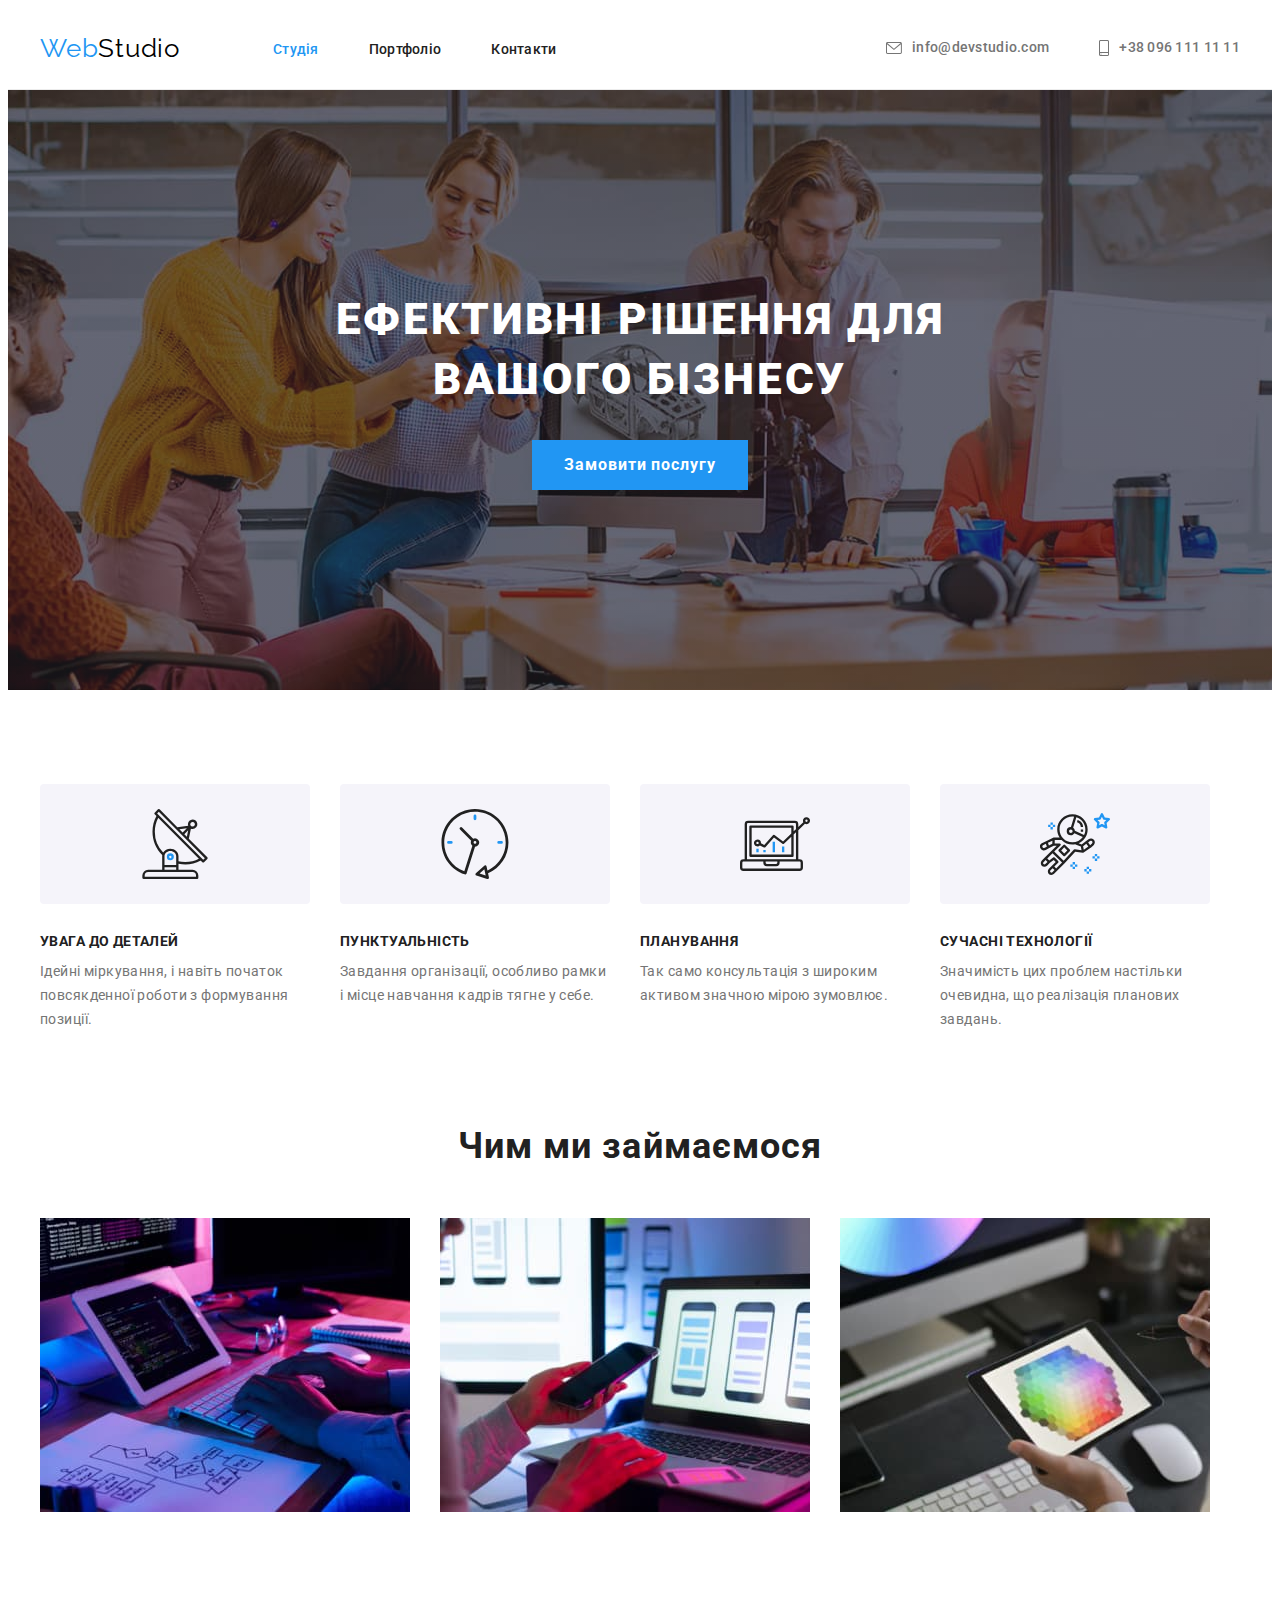
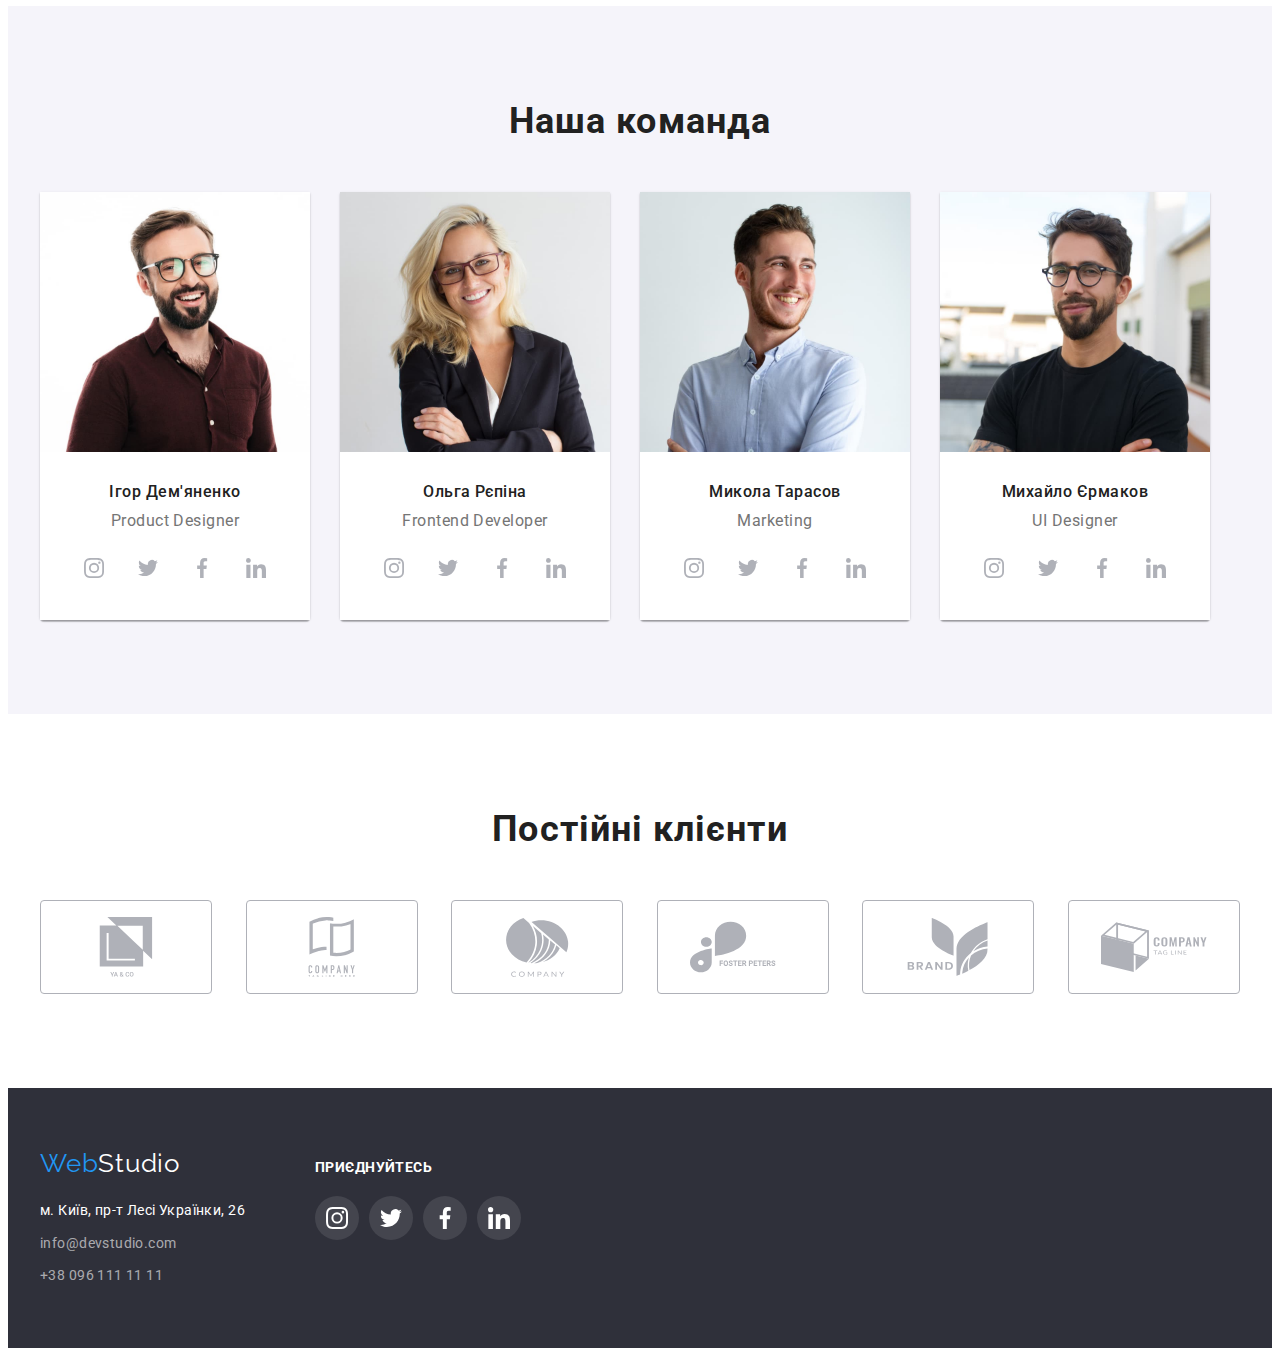
==== commit f89b2c74: "final version without icon" ====
--- a/index.html
+++ b/index.html
@@ -267,37 +267,37 @@
           <ul class="clients">
             <li class="clients-icons">
               <a href="#" class="clients-icons-view"
-                ><svg width="106" height="62" class="client-view">
+                ><svg width="106" height="60" class="client-view">
                   <use href="./images/icons.svg#icon-group"></use></svg
               ></a>
             </li>
             <li class="clients-icons">
               <a href="#" class="clients-icons-view"
-                ><svg width="106" height="62" class="client-view">
+                ><svg width="106" height="60" class="client-view">
                   <use href="./images/icons.svg#icon-group-1"></use></svg
               ></a>
             </li>
             <li class="clients-icons">
               <a href="#" class="clients-icons-view"
-                ><svg width="106" height="62" class="client-view">
+                ><svg width="106" height="60" class="client-view">
                   <use href="./images/icons.svg#icon-group-2"></use></svg
               ></a>
             </li>
             <li class="clients-icons">
               <a href="#" class="clients-icons-view"
-                ><svg width="106" height="62" class="client-view">
+                ><svg width="106" height="60" class="client-view">
                   <use href="./images/icons.svg#icon-group-3"></use></svg
               ></a>
             </li>
             <li class="clients-icons">
               <a href="#" class="clients-icons-view"
-                ><svg width="106" height="62" class="client-view">
+                ><svg width="106" height="60" class="client-view">
                   <use href="./images/icons.svg#icon-group-4"></use></svg
               ></a>
             </li>
             <li class="clients-icons">
               <a href="#" class="clients-icons-view"
-                ><svg width="106" height="62" class="client-view">
+                ><svg width="106" height="60" class="client-view">
                   <use href="./images/icons.svg#icon-group-5"></use></svg
               ></a>
             </li>
--- a/css/style.css
+++ b/css/style.css
@@ -19,7 +19,9 @@
   height: 1880px;
   background: #ffffff; */
 }
-
+/* a {text-decoration: none;
+font-family: inherit;
+color: inherit;} */
 p,
 h1,
 h2,
@@ -214,20 +216,18 @@
 .main-link-btn {
   list-style-type: none;
 }
-.main-link:hover{
-  background: #FFFFFF;
-  border: 1px solid #EEEEEE;
-  box-shadow: 0px 1px 1px rgba(0, 0, 0, 0.12), 0px 4px 4px rgba(0, 0, 0, 0.06), 1px 4px 6px rgba(0, 0, 0, 0.16);}
+
 
 /* Секція ефективні рішення стуія */
 .solution {
   background-image: linear-gradient(rgba(47, 48, 58, 0.4), rgba(47, 48, 58, 0.4)), url(../images/effect-solution.jpg);
-  background-size: 1600px;
+ max-width: 1600px;
+  /* background-size: 1600px; */
   background-repeat: no-repeat;
   background-position: center;
-  /* background-size: cover; */
-  background-color: var(--footer-backround-color);
   padding: 200px 0;
+  margin-left: auto;
+  margin-right: auto;
 }
 
 .solution-text {
@@ -276,13 +276,15 @@
   justify-content: space-between;
   flex-basis: calc((100%-60px) / 3);
   row-gap: 30px;
-
-  /* align-content: stretch; */
 }
 
 /* .main-list > li:nth-child(3n + 1) {
   margin-left: 0px;
 } */
+.main-link a{text-decoration: none;
+font-family: inherit;
+color: inherit;}
+
 .main-link-title {
   /* margin: 20px 24px; */
   padding: 20px 24px;
@@ -292,9 +294,15 @@
 .main-link.img {
   margin-right: 0;
 }
+.main-link-list-foto{display: block;}
+.main-link-list-foto:hover,
+.main-link-list-foto:focus{
+  box-shadow: 0px 1px 1px rgba(0, 0, 0, 0.12), 0px 4px 4px rgba(0, 0, 0, 0.06), 1px 4px 6px rgba(0, 0, 0, 0.16);}
 
 /* .main-link{display: block;} */
 .main-link-lead {
+  /* font-family: 'Roboto';
+  font-style: normal; */
   font-weight: 700;
   font-size: 18px;
   line-height: 2;
@@ -308,6 +316,9 @@
   letter-spacing: 0.03em;
   color: var(--second-color);
 }
+/* .main-link:hover,
+.main-link:focus{
+  box-shadow: 0px 1px 1px rgba(0, 0, 0, 0.12), 0px 4px 4px rgba(0, 0, 0, 0.06), 1px 4px 6px rgba(0, 0, 0, 0.16);} */
 
 /* -------Студія------ */
 
@@ -322,8 +333,11 @@
 }
 
 .benefits-icon{
+  display: flex;
+  justify-content: center;
+  align-items: center;
   margin-bottom: 30px;
-  padding: 25px 100px;
+  height: 120px;
   max-width: 270px;
   background: var(--background-btn);
     border-radius: 4px;
@@ -572,15 +586,9 @@
   display: flex;
 }
 .footer-social{
-  /* display: flex; */
-  justify-content: left;
-  align-items: center;
-  width: 206px;
-  margin-top: 12px;
   margin-left: 70px;
-  /* margin-top: -40px; */
-  /* margin-left: 0; */
-}
+}
+
 .footer-invite-link{
   width: 44px;
   height: 44px;
@@ -592,11 +600,10 @@
 .footer-invite-link:not(:first-child){
   margin-left: 10px;}
 
-.footer-cont{
-  display: flex;
-justify-content: left;
-
-
+.footer-cont
+{
+  display: flex;
+align-items: baseline;
 }
   .footer-invite-item{
     display: flex;
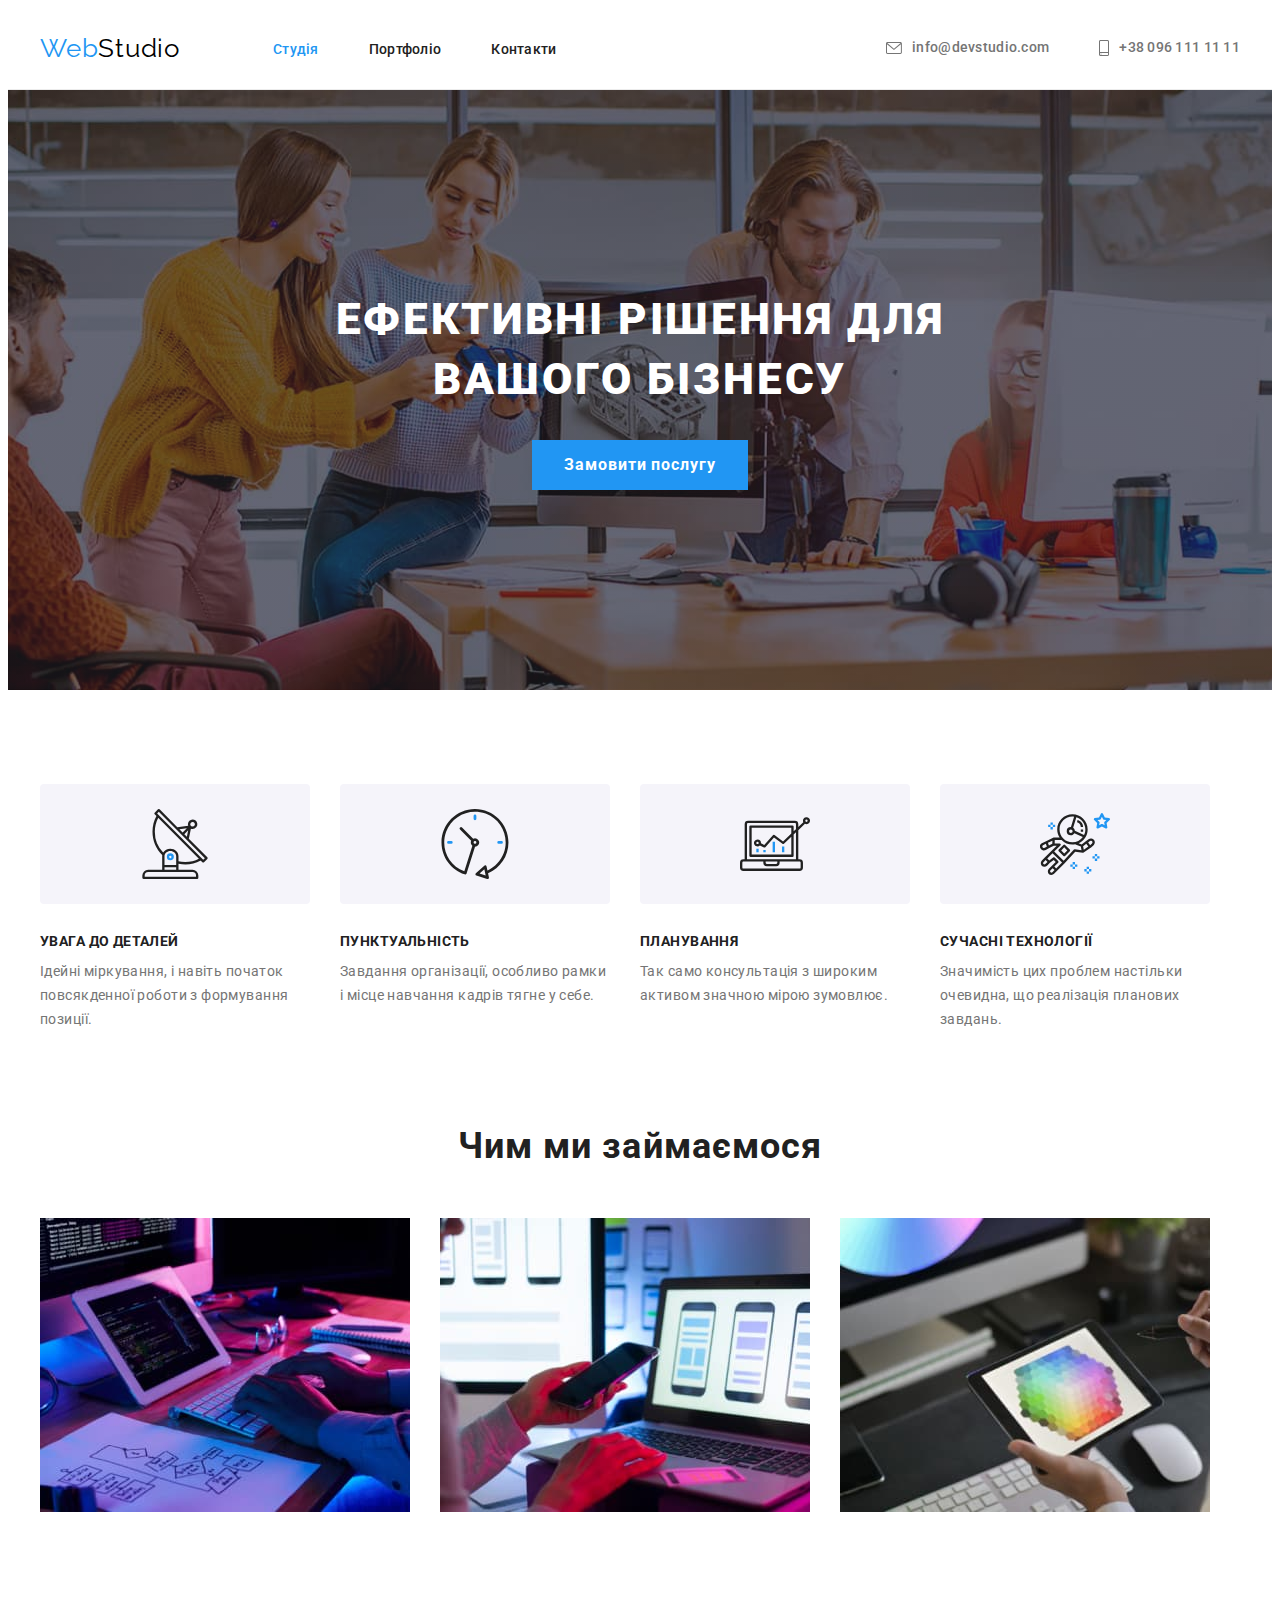
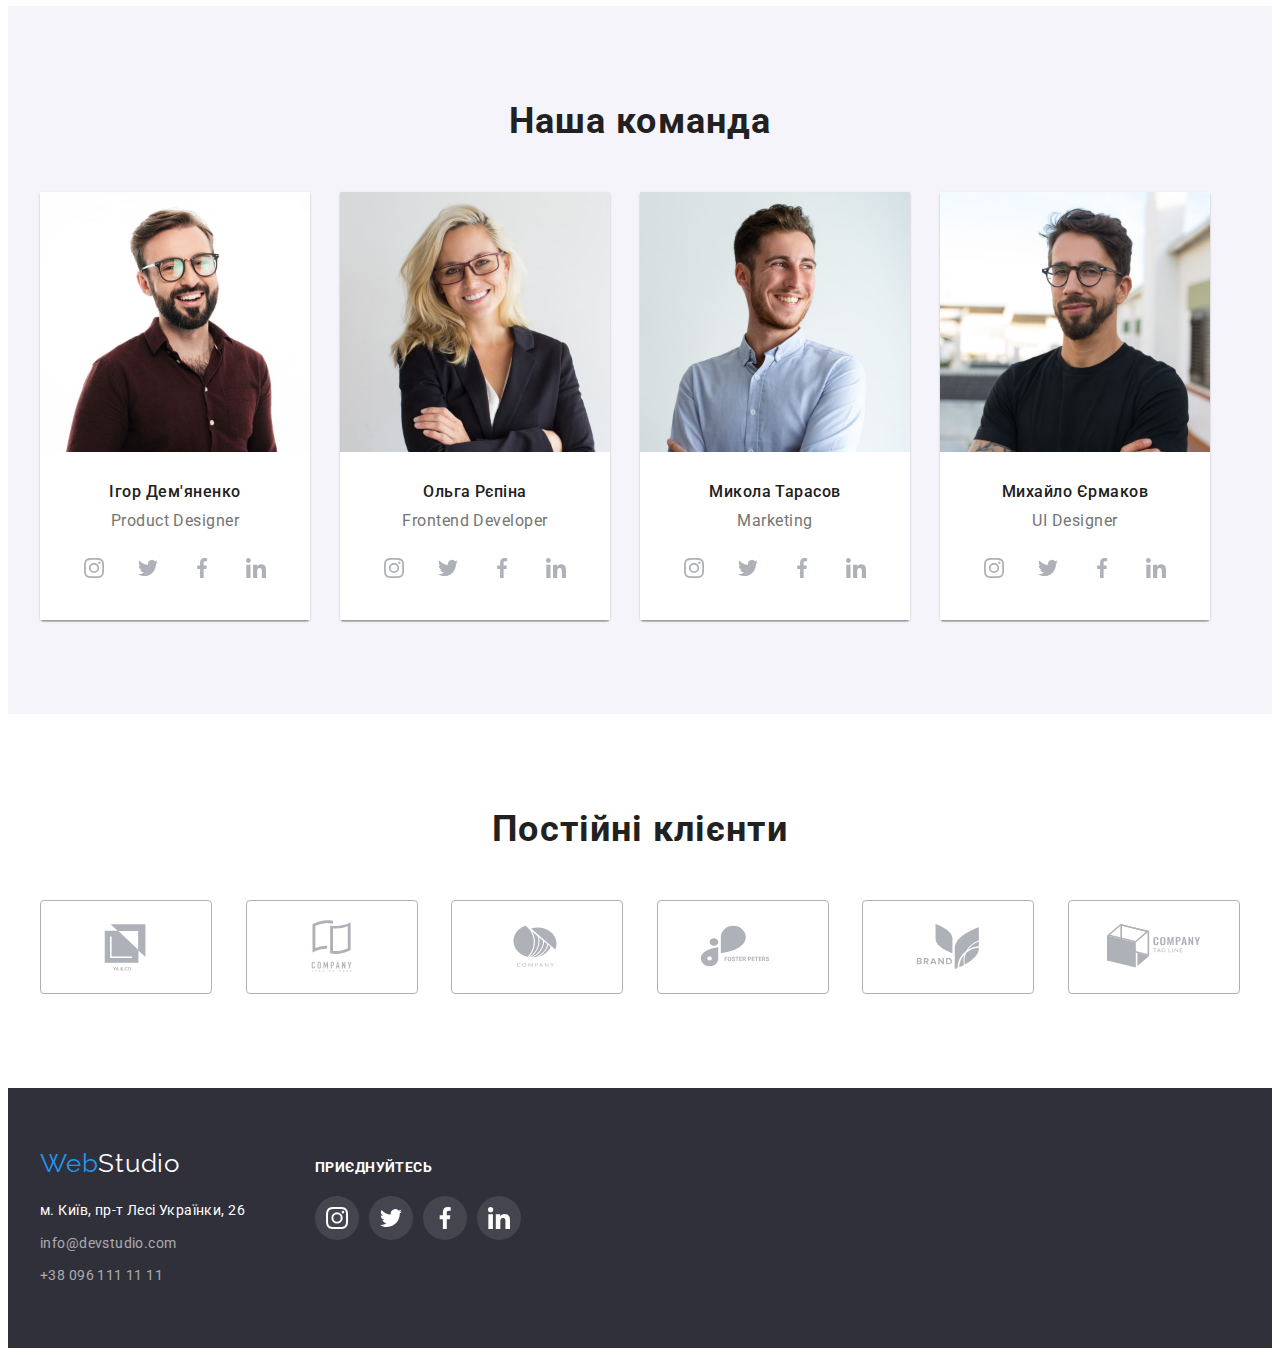
==== commit 3bff2170: "final hw4" ====
--- a/index.html
+++ b/index.html
@@ -268,37 +268,37 @@
             <li class="clients-icons">
               <a href="#" class="clients-icons-view"
                 ><svg width="106" height="60" class="client-view">
-                  <use href="./images/icons.svg#icon-group"></use></svg
-              ></a>
-            </li>
-            <li class="clients-icons">
-              <a href="#" class="clients-icons-view"
-                ><svg width="106" height="60" class="client-view">
-                  <use href="./images/icons.svg#icon-group-1"></use></svg
-              ></a>
-            </li>
-            <li class="clients-icons">
-              <a href="#" class="clients-icons-view"
-                ><svg width="106" height="60" class="client-view">
-                  <use href="./images/icons.svg#icon-group-2"></use></svg
-              ></a>
-            </li>
-            <li class="clients-icons">
-              <a href="#" class="clients-icons-view"
-                ><svg width="106" height="60" class="client-view">
-                  <use href="./images/icons.svg#icon-group-3"></use></svg
-              ></a>
-            </li>
-            <li class="clients-icons">
-              <a href="#" class="clients-icons-view"
-                ><svg width="106" height="60" class="client-view">
-                  <use href="./images/icons.svg#icon-group-4"></use></svg
-              ></a>
-            </li>
-            <li class="clients-icons">
-              <a href="#" class="clients-icons-view"
-                ><svg width="106" height="60" class="client-view">
-                  <use href="./images/icons.svg#icon-group-5"></use></svg
+                  <use href="./images/icons.svg#icon-Logo"></use></svg
+              ></a>
+            </li>
+            <li class="clients-icons">
+              <a href="#" class="clients-icons-view"
+                ><svg width="106" height="60" class="client-view">
+                  <use href="./images/icons.svg#icon-Logo-1"></use></svg
+              ></a>
+            </li>
+            <li class="clients-icons">
+              <a href="#" class="clients-icons-view"
+                ><svg width="106" height="60" class="client-view">
+                  <use href="./images/icons.svg#icon-Logo-2"></use></svg
+              ></a>
+            </li>
+            <li class="clients-icons">
+              <a href="#" class="clients-icons-view"
+                ><svg width="106" height="60" class="client-view">
+                  <use href="./images/icons.svg#icon-Logo-3"></use></svg
+              ></a>
+            </li>
+            <li class="clients-icons">
+              <a href="#" class="clients-icons-view"
+                ><svg width="106" height="60" class="client-view">
+                  <use href="./images/icons.svg#icon-Logo-4"></use></svg
+              ></a>
+            </li>
+            <li class="clients-icons">
+              <a href="#" class="clients-icons-view"
+                ><svg width="106" height="60" class="client-view">
+                  <use href="./images/icons.svg#icon-Logo-5"></use></svg
               ></a>
             </li>
           </ul>
@@ -332,7 +332,7 @@
         </div>
 
         <div class="footer-social">
-          <h3 class="footer-invite-text">Приєднуйтесь</h3>
+          <p class="footer-invite-text">Приєднуйтесь</p>
           <ul class="footer-invite">
             <li class="footer-invite-link">
               <a href="#" class="footer-invite-item"
